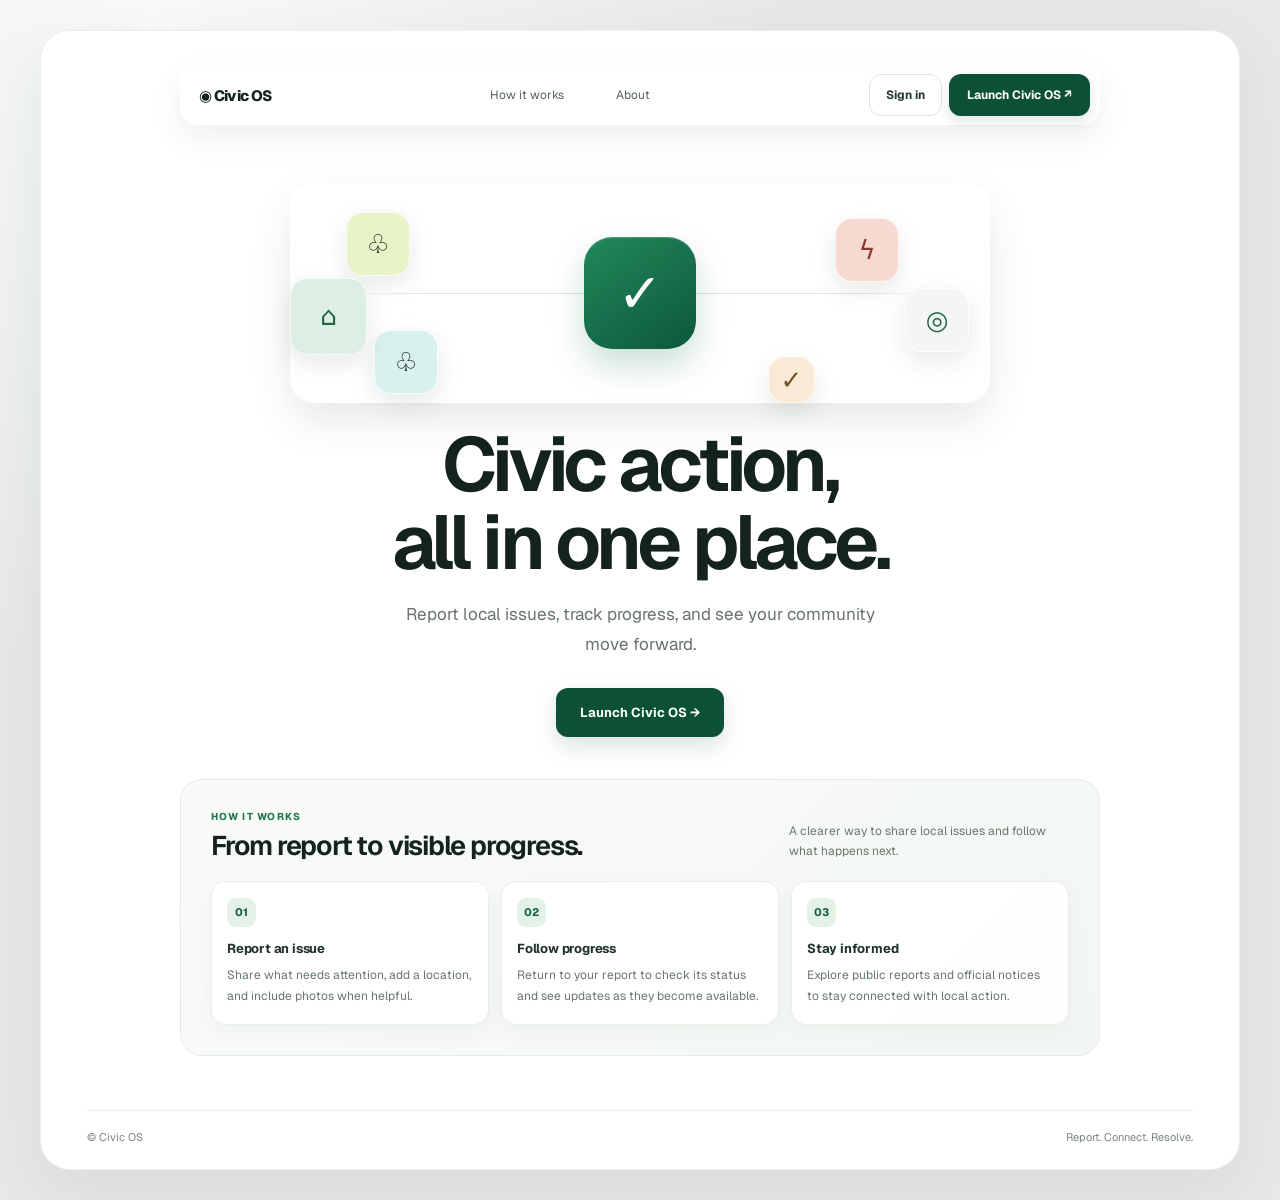
==== index.html @ dab16412 "Add restrained glassmorphism to Civic OS surfaces" ====
<!doctype html>
<html lang="en"><head><meta charset="utf-8"><meta name="viewport" content="width=device-width,initial-scale=1,viewport-fit=cover"><meta name="theme-color" content="#e8e8e6"><title>Civic OS — Report. Connect. Resolve.</title><link href="https://fonts.googleapis.com/css2?family=Geist:wght@400;500;600;700&display=swap" rel="stylesheet"><style>
*{box-sizing:border-box}body{margin:0;min-height:100vh;padding:24px;background:#e7e7e5;color:#111;font-family:Geist,system-ui,sans-serif}a{text-decoration:none;color:inherit}.frame{width:min(1160px,100%);min-height:calc(100vh - 48px);margin:auto;border-radius:27px;background:white;padding:27px 34px 24px;display:flex;flex-direction:column}.nav{width:min(620px,100%);margin:0 auto;display:flex;align-items:center;justify-content:space-between;gap:16px;border:1px solid #e5e5e5;border-radius:16px;padding:8px 10px 8px 17px;box-shadow:0 3px 12px #00000008}.brand{font-size:16px;font-weight:800;white-space:nowrap}.links{display:flex;gap:20px;font-size:11px}.actions{display:flex;gap:7px;align-items:center;white-space:nowrap}.signin{font-size:11px;padding:11px 14px;border:1px solid #e5e5e5;border-radius:10px}.launch{display:inline-flex;gap:10px;align-items:center;background:#111;color:white;border-radius:10px;padding:12px 15px;font-size:11px;font-weight:600}.hero{flex:1;display:flex;flex-direction:column;align-items:center;justify-content:center;text-align:center;padding:40px 0 34px}.graphic{height:205px;width:min(700px,100%);position:relative;display:grid;place-items:center;margin-bottom:12px}.line{position:absolute;left:7%;right:7%;height:1px;background:#ddd}.core{z-index:2;width:112px;height:112px;border-radius:28px;display:grid;place-items:center;background:linear-gradient(145deg,#a17afa,#6638d5);box-shadow:0 14px 26px #7548c733;color:white;font-size:54px}.node{position:absolute;z-index:2;width:64px;height:64px;border-radius:17px;display:grid;place-items:center;font-size:26px;box-shadow:0 9px 17px #00000012}.a{left:8%;top:13%;background:#ffeb70}.b{left:12%;bottom:4%;background:#69d7e8}.c{right:13%;top:16%;background:#ef6b60;color:white}.d{right:3%;bottom:23%;background:#fafafa}.e{left:0;top:43%;width:77px;height:77px;background:#d9ece7}.f{right:25%;bottom:0;width:47px;height:47px;background:#f6e3d8}.hero h1{font-size:clamp(42px,6vw,68px);line-height:1.02;letter-spacing:-3.7px;font-weight:600;margin:8px 0 15px}.hero p{max-width:390px;color:#858585;font-size:13px;line-height:1.7;margin:0 auto 26px}.hero .launch{background:#f06458;padding:14px 24px;font-size:12px;box-shadow:0 8px 18px #ef66552c}.foot{display:flex;justify-content:space-between;padding-top:16px;border-top:1px solid #f0f0f0;color:#a0a0a0;font-size:10px}@media(max-width:680px){body{padding:10px}.frame{min-height:calc(100vh - 20px);padding:15px 16px 20px;border-radius:20px}.nav{padding:9px 10px}.links,.signin{display:none}.hero{padding:35px 0 25px}.graphic{height:170px}.core{width:88px;height:88px;font-size:43px}.node{width:49px;height:49px;font-size:20px}.e{width:57px;height:57px}.f{width:38px;height:38px}.hero h1{font-size:clamp(40px,11vw,58px);letter-spacing:-2.7px}.hero p{font-size:12px}.foot{font-size:9px}}

/* Premium refinement — preserve the existing landing-page structure */
:root {
  color-scheme: light;
  --civic-ink: #14231b;
  --civic-muted: #65736b;
  --civic-green: #147a50;
  --civic-green-dark: #0c5136;
  --civic-line: #e4ebe6;
}
body {
  padding: clamp(12px, 2.6vw, 30px);
  background:
    radial-gradient(ellipse at 50% 0%, rgba(36, 139, 91, .09), transparent 44%),
    #f1f4f1;
  color: var(--civic-ink);
}
.frame {
  width: min(1200px, 100%);
  min-height: calc(100svh - clamp(24px, 5.2vw, 60px));
  border: 1px solid rgba(24, 59, 39, .07);
  border-radius: 30px;
  padding: clamp(18px, 3vw, 34px) clamp(18px, 4vw, 46px) 25px;
  box-shadow: 0 24px 80px rgba(21, 50, 33, .075), 0 2px 8px rgba(21, 50, 33, .025);
}
.nav {
  width: min(100%, 920px);
  min-height: 60px;
  gap: 20px;
  padding: 8px 9px 8px 18px;
  border-color: var(--civic-line);
  border-radius: 17px;
  box-shadow: 0 4px 18px rgba(18, 48, 31, .045);
}
.brand { color: var(--civic-ink); font-size: 15px; letter-spacing: -.35px; }
.links { gap: clamp(14px, 2.3vw, 28px); color: #53645a; font-size: 12px; }
.links a { transition: color .18s ease; }
.links a:hover { color: var(--civic-green); }
.signin, .launch {
  display: inline-flex;
  align-items: center;
  justify-content: center;
  min-height: 42px;
  border-radius: 12px;
  font-size: 12px;
  font-weight: 650;
  transition: transform .18s ease, background .18s ease, box-shadow .18s ease, border-color .18s ease;
}
.signin { border-color: #dce6df; color: #26392e; padding: 0 16px; }
.signin:hover { background: #f5faf6; border-color: #b9d2c2; }
.launch { background: var(--civic-green-dark); color: #fff; padding: 0 18px; box-shadow: 0 5px 14px rgba(12, 81, 54, .14); }
.launch:hover { background: var(--civic-green); transform: translateY(-1px); box-shadow: 0 8px 20px rgba(12, 81, 54, .18); }
a:focus-visible { outline: 3px solid #6dbd91; outline-offset: 4px; }
.hero { padding: clamp(32px, 5vw, 58px) 0 42px; }
.graphic { width: min(700px, 100%); height: clamp(170px, 24vw, 220px); margin-bottom: 18px; }
.line { background: linear-gradient(90deg, transparent, #dce7df 14%, #dce7df 86%, transparent); }
.core {
  background: linear-gradient(145deg, #21885c, #0d583a);
  box-shadow: 0 16px 34px rgba(16, 111, 69, .22), inset 0 1px 0 rgba(255,255,255,.22);
}
.node { border: 1px solid rgba(255,255,255,.75); box-shadow: 0 9px 24px rgba(20, 48, 32, .10); }
.a { background: #e8f3c7; }
.b { background: #d8f0ee; }
.c { background: #f8d9d2; color: #8b382d; }
.d { background: #f4f6f3; color: #286448; }
.e { background: #dcefe2; color: #216342; }
.f { background: #f8ead6; color: #775222; }
.hero h1 {
  max-width: 850px;
  color: #14231b;
  font-size: clamp(44px, 6.4vw, 76px);
  line-height: 1.04;
  letter-spacing: -.065em;
  font-weight: 650;
  margin: 5px 0 19px;
}
.hero p {
  max-width: 470px;
  color: var(--civic-muted);
  font-size: clamp(15px, 1.6vw, 17px);
  line-height: 1.75;
  margin: 0 auto 28px;
}
.hero .launch {
  min-height: 49px;
  padding: 0 24px;
  background: var(--civic-green-dark);
  font-size: 13px;
  box-shadow: 0 9px 22px rgba(12, 81, 54, .16);
}
.foot {
  padding-top: 19px;
  border-color: #e9eee9;
  color: #78867d;
  font-size: 11px;
}
@media (prefers-reduced-motion: reduce) {
  *, *::before, *::after { scroll-behavior: auto !important; transition-duration: .01ms !important; animation-duration: .01ms !important; }
}
@media (max-width: 680px) {
  body { padding: 9px; }
  .frame {
    min-height: calc(100svh - 18px);
    padding: 13px 15px 18px;
    border-radius: 22px;
  }
  .nav { min-height: 54px; padding: 7px 8px 7px 12px; gap: 8px; border-radius: 14px; }
  .brand { font-size: 14px; }
  .actions { gap: 0; }
  .actions > .launch { min-height: 39px; padding: 0 12px; font-size: 11px; }
  .hero { padding: 26px 0 28px; }
  .graphic { height: 158px; margin-bottom: 12px; }
  .hero h1 { font-size: clamp(40px, 10.7vw, 56px); letter-spacing: -.06em; line-height: 1.06; margin-bottom: 15px; }
  .hero p { max-width: 330px; font-size: 15px; line-height: 1.65; margin-bottom: 23px; }
  .hero .launch { min-height: 47px; }
  .foot { gap: 12px; font-size: 10px; }
}
@media (max-width: 360px) {
  .actions > .launch { padding: 0 9px; font-size: 10px; }
  .hero h1 { font-size: 38px; }
  .foot { font-size: 9px; }
}


/* Landing-page clarity pass: make the existing How it works link useful. */
.how {
  width: min(920px, 100%);
  margin: 0 auto clamp(28px, 5vw, 54px);
  padding: clamp(21px, 3.3vw, 30px);
  border: 1px solid #e5ece6;
  border-radius: 22px;
  background: linear-gradient(135deg, #f9fbf9, #f3f7f3);
}
.how-head {
  display: flex;
  align-items: end;
  justify-content: space-between;
  gap: 18px;
  margin-bottom: 19px;
}
.how-kicker {
  display: block;
  margin-bottom: 7px;
  color: #24744e;
  font-size: 10px;
  font-weight: 750;
  letter-spacing: .13em;
  text-transform: uppercase;
}
.how h2 {
  margin: 0;
  color: #14231b;
  font-size: clamp(20px, 2.7vw, 27px);
  font-weight: 650;
  letter-spacing: -.045em;
  line-height: 1.2;
}
.how-intro {
  max-width: 280px;
  margin: 0;
  color: #68776d;
  font-size: 12px;
  line-height: 1.65;
}
.how-grid {
  display: grid;
  grid-template-columns: repeat(3, minmax(0, 1fr));
  gap: 12px;
}
.how-step {
  min-width: 0;
  padding: 16px 15px 17px;
  border: 1px solid #e4ebe5;
  border-radius: 15px;
  background: rgba(255,255,255,.88);
}
.how-number {
  display: inline-grid;
  place-items: center;
  width: 29px;
  height: 29px;
  margin-bottom: 13px;
  border-radius: 9px;
  background: #e3f1e7;
  color: #17633f;
  font-size: 11px;
  font-weight: 750;
}
.how-step h3 {
  margin: 0 0 7px;
  color: #203329;
  font-size: 13px;
  font-weight: 700;
  letter-spacing: -.015em;
}
.how-step p {
  margin: 0;
  color: #68776d;
  font-size: 12px;
  line-height: 1.65;
}
@media (max-width: 680px) {
  .how {
    margin-bottom: 26px;
    padding: 18px 14px 14px;
    border-radius: 18px;
  }
  .how-head {
    display: block;
    margin-bottom: 14px;
  }
  .how-intro {
    margin-top: 8px;
    max-width: 38ch;
    font-size: 12px;
  }
  .how-grid {
    grid-template-columns: 1fr;
    gap: 9px;
  }
  .how-step {
    display: grid;
    grid-template-columns: 30px minmax(0,1fr);
    column-gap: 11px;
    padding: 12px;
    border-radius: 13px;
  }
  .how-number {
    grid-column: 1;
    grid-row: 1 / span 2;
    margin: 1px 0 0;
  }
  .how-step h3 {
    grid-column: 2;
    margin: 0 0 4px;
    font-size: 13px;
  }
  .how-step p {
    grid-column: 2;
    font-size: 12px;
  }
}
@media (prefers-reduced-motion: reduce) {
  .how-step { transition: none !important; }
}


/* Landing page finish — calm contrast, clear calls to action and tactile cards. */
body { background: radial-gradient(ellipse at 12% 0%, #f8fbf8 0, transparent 40%), #e7e9e6; color: #14231b; }
.frame { border: 1px solid rgba(20,65,42,.08); box-shadow: 0 20px 65px rgba(20,48,31,.08); }
.brand { letter-spacing: -.045em; }
.links a,.signin,.launch { min-height: 42px; }
.links a { display: inline-flex; align-items: center; border-radius: 10px; padding: 9px 12px; }
.links a:hover { background: #f0f7f2; }
.launch,.signin { border-radius: 12px; font-weight: 700; transition: transform .18s ease, box-shadow .18s ease, background-color .18s ease; }
.launch:hover,.signin:hover { box-shadow: 0 8px 20px rgba(20,83,52,.12); }
.hero h1 { line-height: 1.02; letter-spacing: -.055em; }
.hero p { line-height: 1.75; }
.graphic { border-radius: 24px; box-shadow: 0 18px 42px rgba(20,48,31,.10); }
.how-step { border: 1px solid rgba(20,65,42,.09); box-shadow: 0 7px 22px rgba(20,48,31,.04); }
.how-step h3 { line-height: 1.4; }
.how-step p { line-height: 1.75; }
a:focus-visible { outline: 3px solid #16865a; outline-offset: 3px; }
@media (max-width: 620px) {
  body { padding: 10px; }
  .frame { min-height: calc(100vh - 20px); padding: 18px 16px 17px; border-radius: 20px; }
  .hero h1 { letter-spacing: -.045em; }
  .graphic { border-radius: 18px; }
  .actions { gap: 9px; }
  .actions > .launch { width: 100%; }
}
@media (prefers-reduced-motion: reduce) {
  .launch,.signin,.how-step { transition: none !important; }
  .launch:hover,.signin:hover { transform: none; }
}


/* Glassmorphism accents for the landing-page navigation and floating feature cards. */
@supports ((backdrop-filter: blur(1px)) or (-webkit-backdrop-filter: blur(1px))) {
  .nav { background: rgba(255,255,255,.76); border-color: rgba(255,255,255,.86); backdrop-filter: blur(18px) saturate(130%); -webkit-backdrop-filter: blur(18px) saturate(130%); box-shadow: 0 12px 32px rgba(25,58,38,.08), inset 0 1px 0 rgba(255,255,255,.9); }
  .float-card { background: rgba(255,255,255,.12); border-color: rgba(255,255,255,.3); backdrop-filter: blur(16px) saturate(135%); -webkit-backdrop-filter: blur(16px) saturate(135%); box-shadow: 0 12px 30px rgba(7,28,20,.28), inset 0 1px 0 rgba(255,255,255,.18); }
}
</style></head><body><main class="frame"><header class="nav"><a class="brand" href="./index.html">◉ Civic OS</a><nav class="links"><a href="#how">How it works</a><a href="#about">About</a></nav><div class="actions"><a class="signin" href="./portals.html">Sign in</a><a class="launch" href="./portals.html">Launch Civic OS ↗</a></div></header><section class="hero" id="about"><div class="graphic" aria-hidden="true"><div class="line"></div><div class="node a">♧</div><div class="node b">♧</div><div class="node c">ϟ</div><div class="node d">◎</div><div class="node e">⌂</div><div class="node f">✓</div><div class="core">✓</div></div><h1>Civic action,<br>all in one place.</h1><p>Report local issues, track progress, and see your community move forward.</p><a class="launch" href="./portals.html">Launch Civic OS →</a></section><!-- Civic OS landing: simple three-step overview -->
<section class="how" id="how" aria-labelledby="how-title">
  <div class="how-head">
    <div>
      <span class="how-kicker">How it works</span>
      <h2 id="how-title">From report to visible progress.</h2>
    </div>
    <p class="how-intro">A clearer way to share local issues and follow what happens next.</p>
  </div>
  <div class="how-grid">
    <article class="how-step">
      <span class="how-number" aria-hidden="true">01</span>
      <h3>Report an issue</h3>
      <p>Share what needs attention, add a location, and include photos when helpful.</p>
    </article>
    <article class="how-step">
      <span class="how-number" aria-hidden="true">02</span>
      <h3>Follow progress</h3>
      <p>Return to your report to check its status and see updates as they become available.</p>
    </article>
    <article class="how-step">
      <span class="how-number" aria-hidden="true">03</span>
      <h3>Stay informed</h3>
      <p>Explore public reports and official notices to stay connected with local action.</p>
    </article>
  </div>
</section>
<footer class="foot"><span>© Civic OS</span><span>Report. Connect. Resolve.</span></footer></main></body></html>
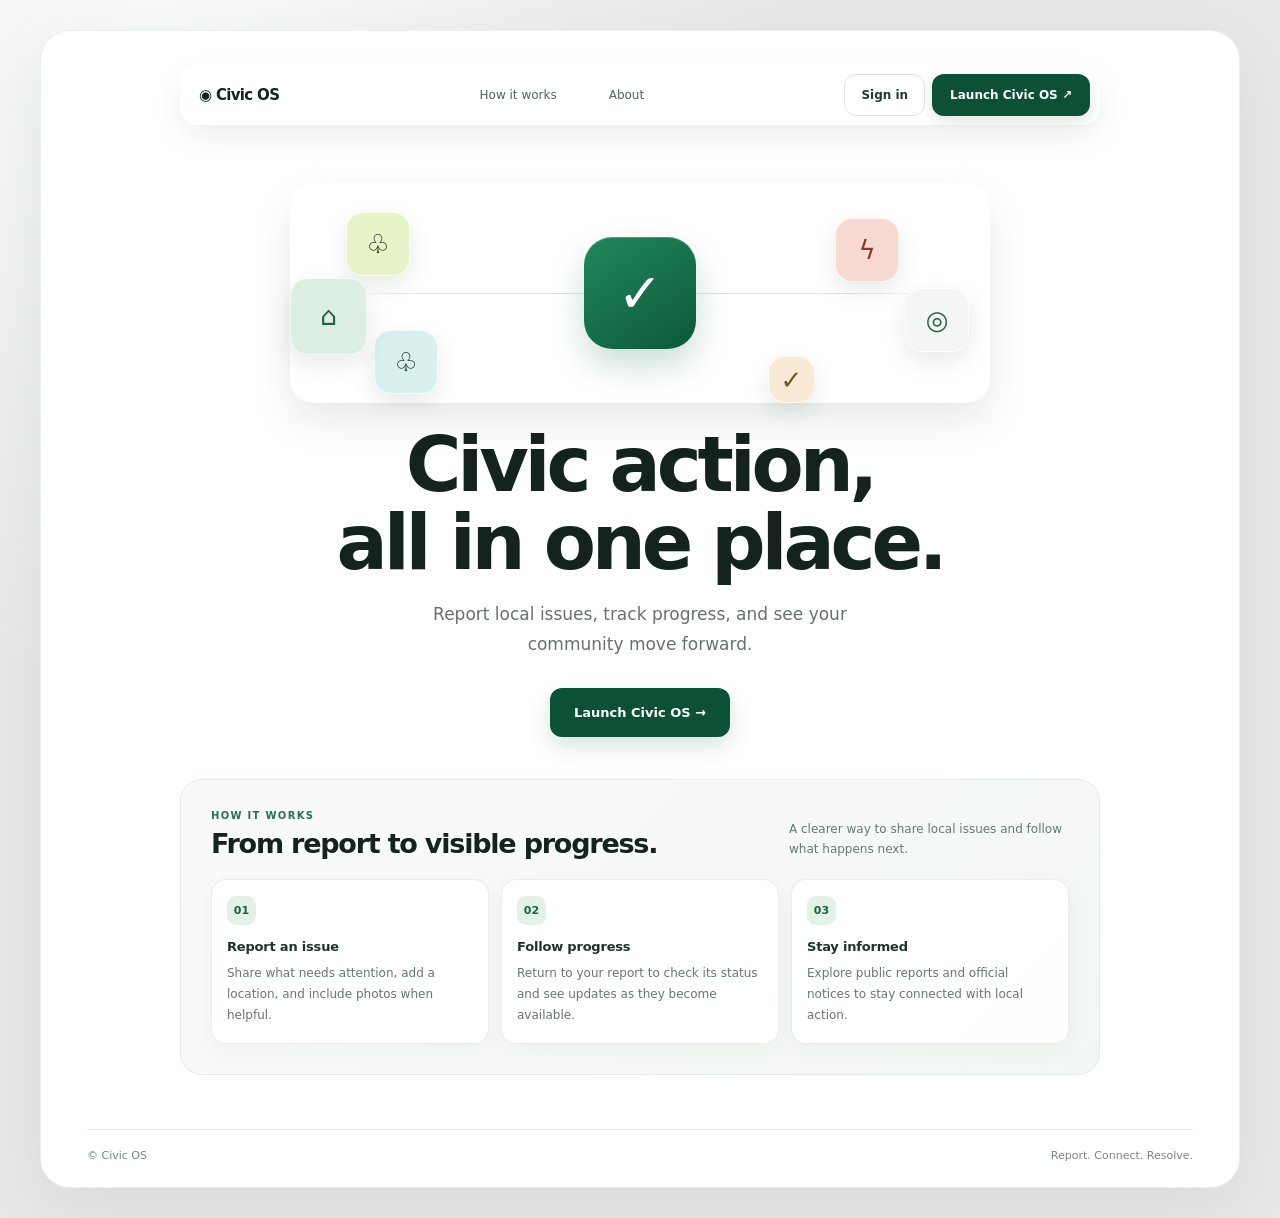
==== commit cb609b97: "Adopt shared Civic OS design tokens" ====
--- a/index.html
+++ b/index.html
@@ -1,5 +1,5 @@
 <!doctype html>
-<html lang="en"><head><meta charset="utf-8"><meta name="viewport" content="width=device-width,initial-scale=1,viewport-fit=cover"><meta name="theme-color" content="#e8e8e6"><title>Civic OS — Report. Connect. Resolve.</title><link href="https://fonts.googleapis.com/css2?family=Geist:wght@400;500;600;700&display=swap" rel="stylesheet"><style>
+<html lang="en"><head><meta charset="utf-8"><meta name="viewport" content="width=device-width,initial-scale=1,viewport-fit=cover"><meta name="theme-color" content="#e8e8e6"><title>Civic OS — Report. Connect. Resolve.</title><link href="https://fonts.googleapis.com/css2?family=Plus+Jakarta+Sans:wght@600;700;800&family=Inter:wght@400;500;600;700&display=swap" rel="stylesheet"><link rel="stylesheet" href="./design-tokens.css?v=20261029-design1"><style>
 *{box-sizing:border-box}body{margin:0;min-height:100vh;padding:24px;background:#e7e7e5;color:#111;font-family:Geist,system-ui,sans-serif}a{text-decoration:none;color:inherit}.frame{width:min(1160px,100%);min-height:calc(100vh - 48px);margin:auto;border-radius:27px;background:white;padding:27px 34px 24px;display:flex;flex-direction:column}.nav{width:min(620px,100%);margin:0 auto;display:flex;align-items:center;justify-content:space-between;gap:16px;border:1px solid #e5e5e5;border-radius:16px;padding:8px 10px 8px 17px;box-shadow:0 3px 12px #00000008}.brand{font-size:16px;font-weight:800;white-space:nowrap}.links{display:flex;gap:20px;font-size:11px}.actions{display:flex;gap:7px;align-items:center;white-space:nowrap}.signin{font-size:11px;padding:11px 14px;border:1px solid #e5e5e5;border-radius:10px}.launch{display:inline-flex;gap:10px;align-items:center;background:#111;color:white;border-radius:10px;padding:12px 15px;font-size:11px;font-weight:600}.hero{flex:1;display:flex;flex-direction:column;align-items:center;justify-content:center;text-align:center;padding:40px 0 34px}.graphic{height:205px;width:min(700px,100%);position:relative;display:grid;place-items:center;margin-bottom:12px}.line{position:absolute;left:7%;right:7%;height:1px;background:#ddd}.core{z-index:2;width:112px;height:112px;border-radius:28px;display:grid;place-items:center;background:linear-gradient(145deg,#a17afa,#6638d5);box-shadow:0 14px 26px #7548c733;color:white;font-size:54px}.node{position:absolute;z-index:2;width:64px;height:64px;border-radius:17px;display:grid;place-items:center;font-size:26px;box-shadow:0 9px 17px #00000012}.a{left:8%;top:13%;background:#ffeb70}.b{left:12%;bottom:4%;background:#69d7e8}.c{right:13%;top:16%;background:#ef6b60;color:white}.d{right:3%;bottom:23%;background:#fafafa}.e{left:0;top:43%;width:77px;height:77px;background:#d9ece7}.f{right:25%;bottom:0;width:47px;height:47px;background:#f6e3d8}.hero h1{font-size:clamp(42px,6vw,68px);line-height:1.02;letter-spacing:-3.7px;font-weight:600;margin:8px 0 15px}.hero p{max-width:390px;color:#858585;font-size:13px;line-height:1.7;margin:0 auto 26px}.hero .launch{background:#f06458;padding:14px 24px;font-size:12px;box-shadow:0 8px 18px #ef66552c}.foot{display:flex;justify-content:space-between;padding-top:16px;border-top:1px solid #f0f0f0;color:#a0a0a0;font-size:10px}@media(max-width:680px){body{padding:10px}.frame{min-height:calc(100vh - 20px);padding:15px 16px 20px;border-radius:20px}.nav{padding:9px 10px}.links,.signin{display:none}.hero{padding:35px 0 25px}.graphic{height:170px}.core{width:88px;height:88px;font-size:43px}.node{width:49px;height:49px;font-size:20px}.e{width:57px;height:57px}.f{width:38px;height:38px}.hero h1{font-size:clamp(40px,11vw,58px);letter-spacing:-2.7px}.hero p{font-size:12px}.foot{font-size:9px}}
 
 /* Premium refinement — preserve the existing landing-page structure */
--- a/design-tokens.css
+++ b/design-tokens.css
@@ -0,0 +1,178 @@
+/* Civic OS shared design tokens and reusable primitives.
+   Single source of truth for colour, type, spacing, status, motion and core controls. */
+:root {
+  color-scheme: light;
+  --civic-bg: #F6FAF8;
+  --civic-bg-elevated: #EEF5F1;
+  --civic-surface: #FFFFFF;
+  --civic-surface-2: #F8FBF9;
+  --civic-ink: #0B1F1A;
+  --civic-ink-2: #3F544D;
+  --civic-muted: #5B6F68;
+  --civic-line: #E3ECE8;
+  --civic-line-strong: #C8D9D1;
+  --civic-brand: #077A5C;
+  --civic-brand-2: #12B5A6;
+  --civic-sky: #38BDF8;
+  --civic-gradient: linear-gradient(135deg, #077A5C, #12B5A6 60%, #38BDF8);
+  --civic-reported: #B45309;
+  --civic-reported-tint: #FEF3C7;
+  --civic-verified: #1D4ED8;
+  --civic-verified-tint: #DBEAFE;
+  --civic-progress: #6D28D9;
+  --civic-progress-tint: #EDE9FE;
+  --civic-resolved: #047857;
+  --civic-resolved-tint: #D1FAE5;
+  --civic-danger: #B42318;
+  --civic-danger-tint: #FEE4E2;
+  --civic-success: #047857;
+  --civic-success-tint: #D1FAE5;
+  --civic-font-heading: "Plus Jakarta Sans", Inter, system-ui, -apple-system, "Segoe UI", sans-serif;
+  --civic-font-body: Inter, system-ui, -apple-system, "Segoe UI", sans-serif;
+  --civic-text-12: 12px;
+  --civic-text-14: 14px;
+  --civic-text-16: 16px;
+  --civic-text-18: 18px;
+  --civic-text-24: 24px;
+  --civic-text-32: 32px;
+  --civic-text-44: 44px;
+  --civic-text-64: 64px;
+  --civic-space-1: 4px;
+  --civic-space-2: 8px;
+  --civic-space-3: 12px;
+  --civic-space-4: 16px;
+  --civic-space-5: 24px;
+  --civic-space-6: 32px;
+  --civic-space-7: 48px;
+  --civic-space-8: 64px;
+  --civic-space-9: 96px;
+  --civic-radius-input: 12px;
+  --civic-radius-card: 20px;
+  --civic-radius-pill: 999px;
+  --civic-shadow-soft: 0 1px 2px rgba(11,31,26,.06), 0 8px 24px rgba(11,31,26,.08);
+  --civic-shadow-raised: 0 12px 32px rgba(11,31,26,.12);
+  --civic-motion-fast: 150ms ease-out;
+  --civic-motion: 200ms ease-out;
+  --civic-motion-slow: 250ms ease-out;
+  --civic-focus: 0 0 0 3px rgba(18,181,166,.28);
+}
+@media (prefers-color-scheme: dark) {
+  :root:not([data-civic-theme]) {
+    color-scheme: dark;
+    --civic-bg: #0B1512;
+    --civic-bg-elevated: #101C17;
+    --civic-surface: #121F1A;
+    --civic-surface-2: #172720;
+    --civic-ink: #F0F7F3;
+    --civic-ink-2: #D0DED6;
+    --civic-muted: #A8BBB1;
+    --civic-line: #2B4036;
+    --civic-line-strong: #405A4D;
+    --civic-brand: #42CDA4;
+    --civic-brand-2: #39D4C4;
+    --civic-reported: #FCD34D;
+    --civic-reported-tint: #422D0A;
+    --civic-verified: #93C5FD;
+    --civic-verified-tint: #172F52;
+    --civic-progress: #C4B5FD;
+    --civic-progress-tint: #33234F;
+    --civic-resolved: #6EE7B7;
+    --civic-resolved-tint: #123D30;
+    --civic-danger: #FDA29B;
+    --civic-danger-tint: #4A1F1C;
+    --civic-success: #6EE7B7;
+    --civic-success-tint: #123D30;
+    --civic-shadow-soft: 0 1px 2px rgba(0,0,0,.16), 0 8px 24px rgba(0,0,0,.18);
+    --civic-shadow-raised: 0 12px 32px rgba(0,0,0,.26);
+  }
+}
+body[data-civic-theme="light"] {
+  color-scheme: light;
+  --civic-bg: #F6FAF8;
+  --civic-bg-elevated: #EEF5F1;
+  --civic-surface: #FFFFFF;
+  --civic-surface-2: #F8FBF9;
+  --civic-ink: #0B1F1A;
+  --civic-ink-2: #3F544D;
+  --civic-muted: #5B6F68;
+  --civic-line: #E3ECE8;
+  --civic-line-strong: #C8D9D1;
+  --civic-brand: #077A5C;
+  --civic-brand-2: #12B5A6;
+  --civic-reported: #B45309;
+  --civic-reported-tint: #FEF3C7;
+  --civic-verified: #1D4ED8;
+  --civic-verified-tint: #DBEAFE;
+  --civic-progress: #6D28D9;
+  --civic-progress-tint: #EDE9FE;
+  --civic-resolved: #047857;
+  --civic-resolved-tint: #D1FAE5;
+}
+body[data-civic-theme="dark"] {
+  color-scheme: dark;
+  --civic-bg: #0B1512;
+  --civic-bg-elevated: #101C17;
+  --civic-surface: #121F1A;
+  --civic-surface-2: #172720;
+  --civic-ink: #F0F7F3;
+  --civic-ink-2: #D0DED6;
+  --civic-muted: #A8BBB1;
+  --civic-line: #2B4036;
+  --civic-line-strong: #405A4D;
+  --civic-brand: #42CDA4;
+  --civic-brand-2: #39D4C4;
+  --civic-reported: #FCD34D;
+  --civic-reported-tint: #422D0A;
+  --civic-verified: #93C5FD;
+  --civic-verified-tint: #172F52;
+  --civic-progress: #C4B5FD;
+  --civic-progress-tint: #33234F;
+  --civic-resolved: #6EE7B7;
+  --civic-resolved-tint: #123D30;
+}
+/* Shared component primitives. Existing app-specific selectors remain in place until each page is upgraded. */
+.civic-button {
+  display: inline-flex;
+  min-height: 52px;
+  align-items: center;
+  justify-content: center;
+  gap: var(--civic-space-2);
+  padding: var(--civic-space-3) var(--civic-space-5);
+  border: 1px solid transparent;
+  border-radius: var(--civic-radius-pill);
+  font: 600 var(--civic-text-16)/1.2 var(--civic-font-body);
+  text-align: center;
+  text-decoration: none;
+  cursor: pointer;
+  touch-action: manipulation;
+  transition: transform var(--civic-motion-fast), box-shadow var(--civic-motion), background-color var(--civic-motion), border-color var(--civic-motion), color var(--civic-motion);
+}
+.civic-button--primary { color: #fff; background: var(--civic-gradient); box-shadow: var(--civic-shadow-soft); }
+.civic-button--secondary { color: var(--civic-ink); background: var(--civic-surface); border-color: var(--civic-line-strong); }
+.civic-button--ghost { color: var(--civic-ink-2); background: transparent; border-color: transparent; }
+.civic-button--danger { color: #fff; background: var(--civic-danger); }
+.civic-button:hover:not(:disabled) { transform: translateY(-2px); box-shadow: var(--civic-shadow-raised); }
+.civic-button:active:not(:disabled) { transform: scale(.98); }
+.civic-button:focus-visible { outline: 3px solid var(--civic-brand-2); outline-offset: 3px; }
+.civic-button:disabled,.civic-button[aria-disabled="true"] { opacity: .55; cursor: not-allowed; transform: none; box-shadow: none; }
+.civic-button[aria-busy="true"] { color: transparent; position: relative; pointer-events: none; }
+.civic-button[aria-busy="true"]::after { content: ""; position: absolute; width: 18px; height: 18px; border: 2px solid currentColor; border-right-color: transparent; border-radius: 50%; animation: civic-spin .7s linear infinite; }
+.civic-card { min-width: 0; border: 1px solid var(--civic-line); border-radius: var(--civic-radius-card); background: var(--civic-surface); box-shadow: var(--civic-shadow-soft); }
+.civic-field { display: grid; gap: var(--civic-space-2); color: var(--civic-ink-2); font: 500 var(--civic-text-14)/1.5 var(--civic-font-body); }
+.civic-field input,.civic-field select,.civic-field textarea { width: 100%; min-height: 48px; border: 1px solid var(--civic-line-strong); border-radius: var(--civic-radius-input); padding: var(--civic-space-3) var(--civic-space-4); color: var(--civic-ink); background: var(--civic-surface); font: 400 var(--civic-text-16)/1.5 var(--civic-font-body); }
+.civic-field :is(input,select,textarea):focus-visible { outline: 3px solid var(--civic-brand-2); outline-offset: 2px; }
+.civic-status-pill { display: inline-flex; align-items: center; gap: var(--civic-space-1); padding: var(--civic-space-1) var(--civic-space-3); border-radius: var(--civic-radius-pill); font: 650 var(--civic-text-14)/1.35 var(--civic-font-body); }
+.civic-status-pill--reported { color: var(--civic-reported); background: var(--civic-reported-tint); }
+.civic-status-pill--verified { color: var(--civic-verified); background: var(--civic-verified-tint); }
+.civic-status-pill--progress { color: var(--civic-progress); background: var(--civic-progress-tint); }
+.civic-status-pill--resolved { color: var(--civic-resolved); background: var(--civic-resolved-tint); }
+.civic-empty-state { display: grid; justify-items: center; gap: var(--civic-space-3); padding: var(--civic-space-7) var(--civic-space-5); text-align: center; color: var(--civic-muted); }
+.civic-empty-state h2,.civic-empty-state h3 { margin: 0; color: var(--civic-ink); font-family: var(--civic-font-heading); line-height: 1.2; }
+.civic-skeleton { position: relative; overflow: hidden; min-height: 12px; border-radius: var(--civic-radius-input); background: var(--civic-line); }
+.civic-skeleton::after { content: ""; position: absolute; inset: 0; transform: translateX(-100%); background: linear-gradient(90deg,transparent,rgba(255,255,255,.55),transparent); animation: civic-shimmer 1.4s ease-in-out infinite; }
+@keyframes civic-spin { to { transform: rotate(360deg); } }
+@keyframes civic-shimmer { to { transform: translateX(100%); } }
+:where(a,button,input,select,textarea,[tabindex]):focus-visible { outline-color: var(--civic-brand-2); outline-offset: 3px; }
+@media (prefers-reduced-motion: reduce) {
+  *,*::before,*::after { scroll-behavior: auto !important; animation-duration: .01ms !important; animation-iteration-count: 1 !important; transition-duration: .01ms !important; }
+}
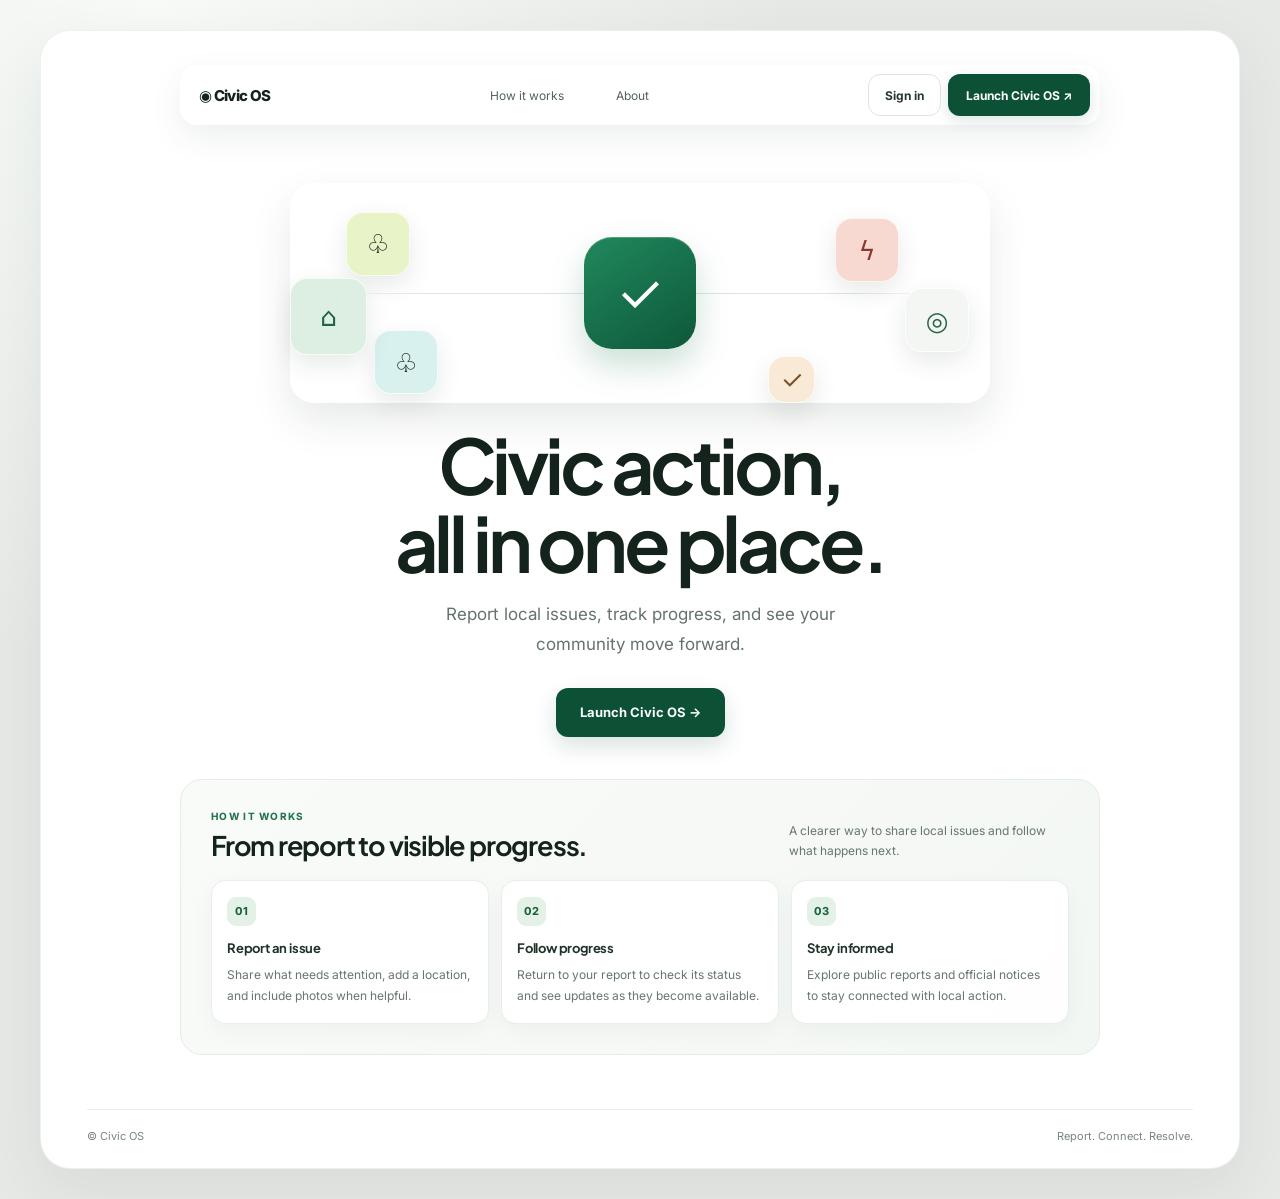
==== commit fec7bbdd: "Apply shared typography and civic status tokens" ====
--- a/index.html
+++ b/index.html
@@ -283,6 +283,10 @@
   .nav { background: rgba(255,255,255,.76); border-color: rgba(255,255,255,.86); backdrop-filter: blur(18px) saturate(130%); -webkit-backdrop-filter: blur(18px) saturate(130%); box-shadow: 0 12px 32px rgba(25,58,38,.08), inset 0 1px 0 rgba(255,255,255,.9); }
   .float-card { background: rgba(255,255,255,.12); border-color: rgba(255,255,255,.3); backdrop-filter: blur(16px) saturate(135%); -webkit-backdrop-filter: blur(16px) saturate(135%); box-shadow: 0 12px 30px rgba(7,28,20,.28), inset 0 1px 0 rgba(255,255,255,.18); }
 }
+
+/* Shared design-system type scale. */
+body { font-family: var(--civic-font-body); color: var(--civic-ink); }
+:where(h1,h2,h3,h4,h5,h6) { font-family: var(--civic-font-heading); }
 </style></head><body><main class="frame"><header class="nav"><a class="brand" href="./index.html">◉ Civic OS</a><nav class="links"><a href="#how">How it works</a><a href="#about">About</a></nav><div class="actions"><a class="signin" href="./portals.html">Sign in</a><a class="launch" href="./portals.html">Launch Civic OS ↗</a></div></header><section class="hero" id="about"><div class="graphic" aria-hidden="true"><div class="line"></div><div class="node a">♧</div><div class="node b">♧</div><div class="node c">ϟ</div><div class="node d">◎</div><div class="node e">⌂</div><div class="node f">✓</div><div class="core">✓</div></div><h1>Civic action,<br>all in one place.</h1><p>Report local issues, track progress, and see your community move forward.</p><a class="launch" href="./portals.html">Launch Civic OS →</a></section><!-- Civic OS landing: simple three-step overview -->
 <section class="how" id="how" aria-labelledby="how-title">
   <div class="how-head">
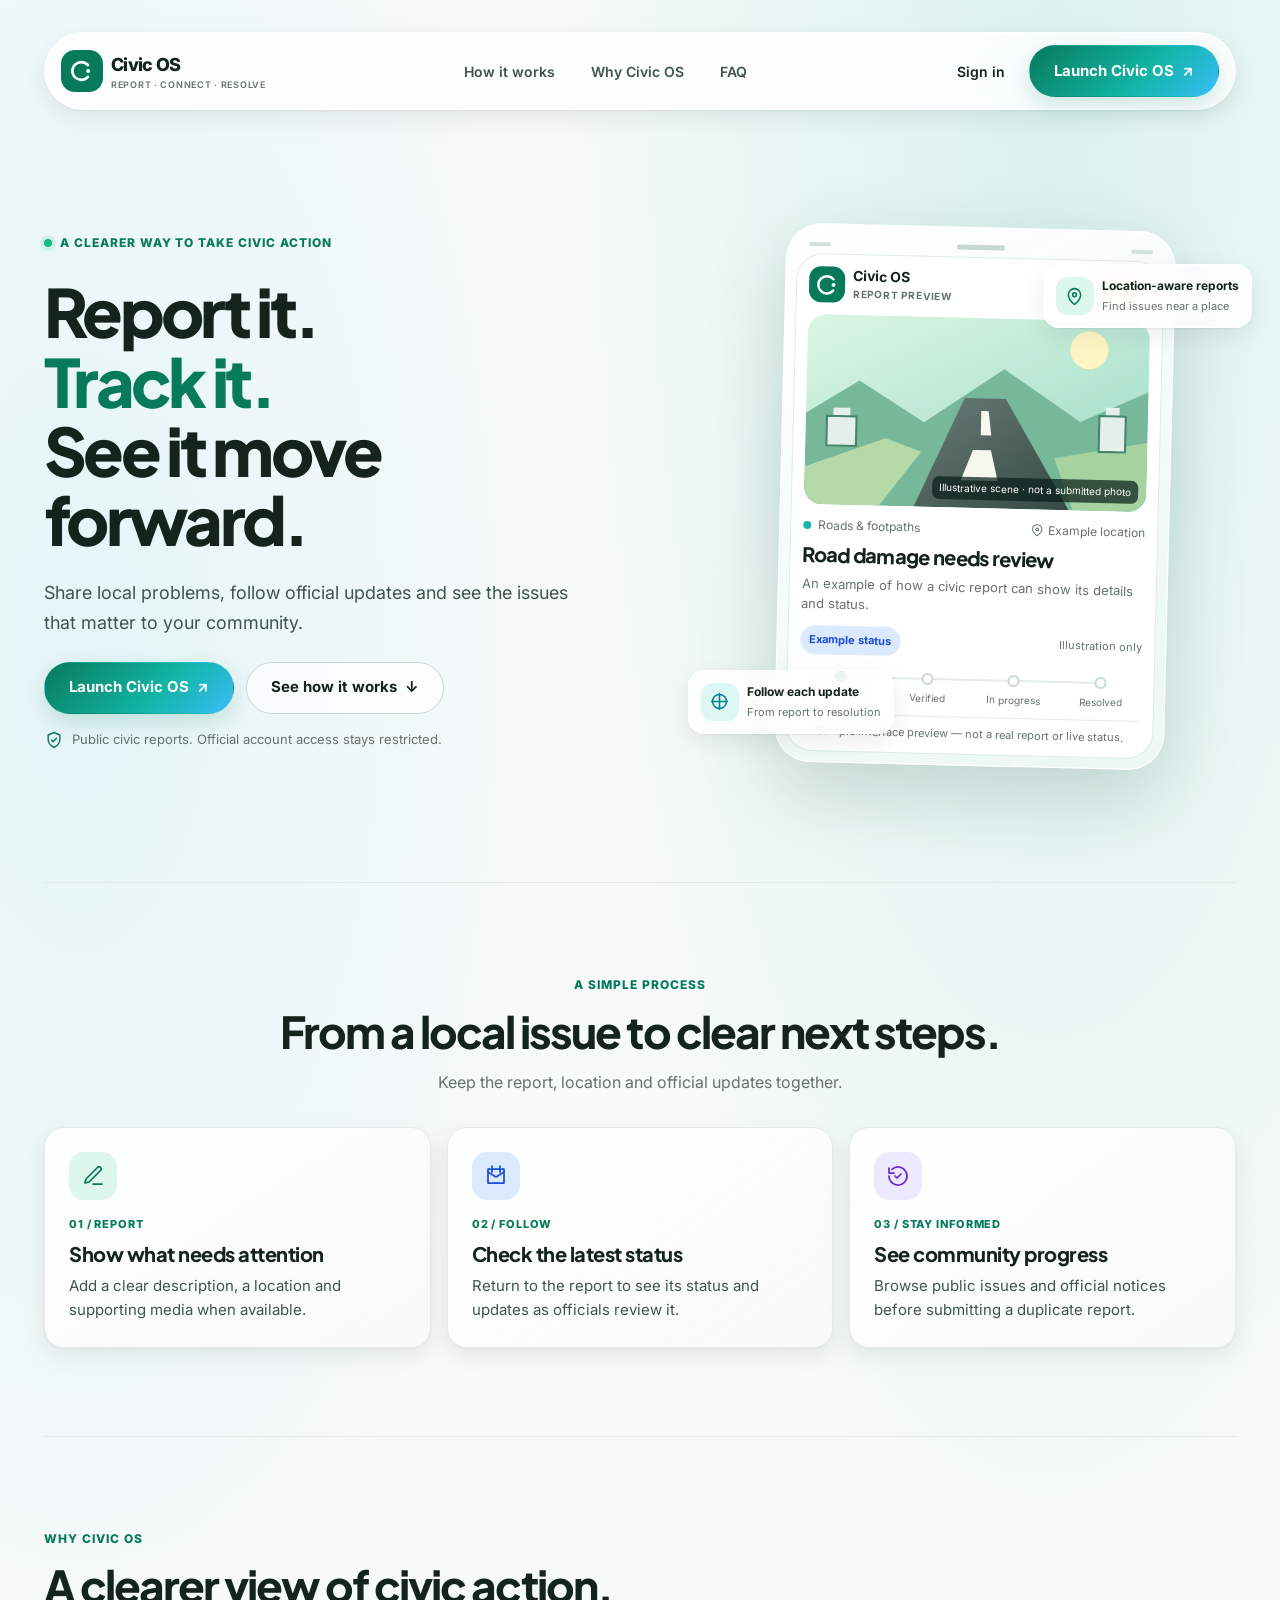
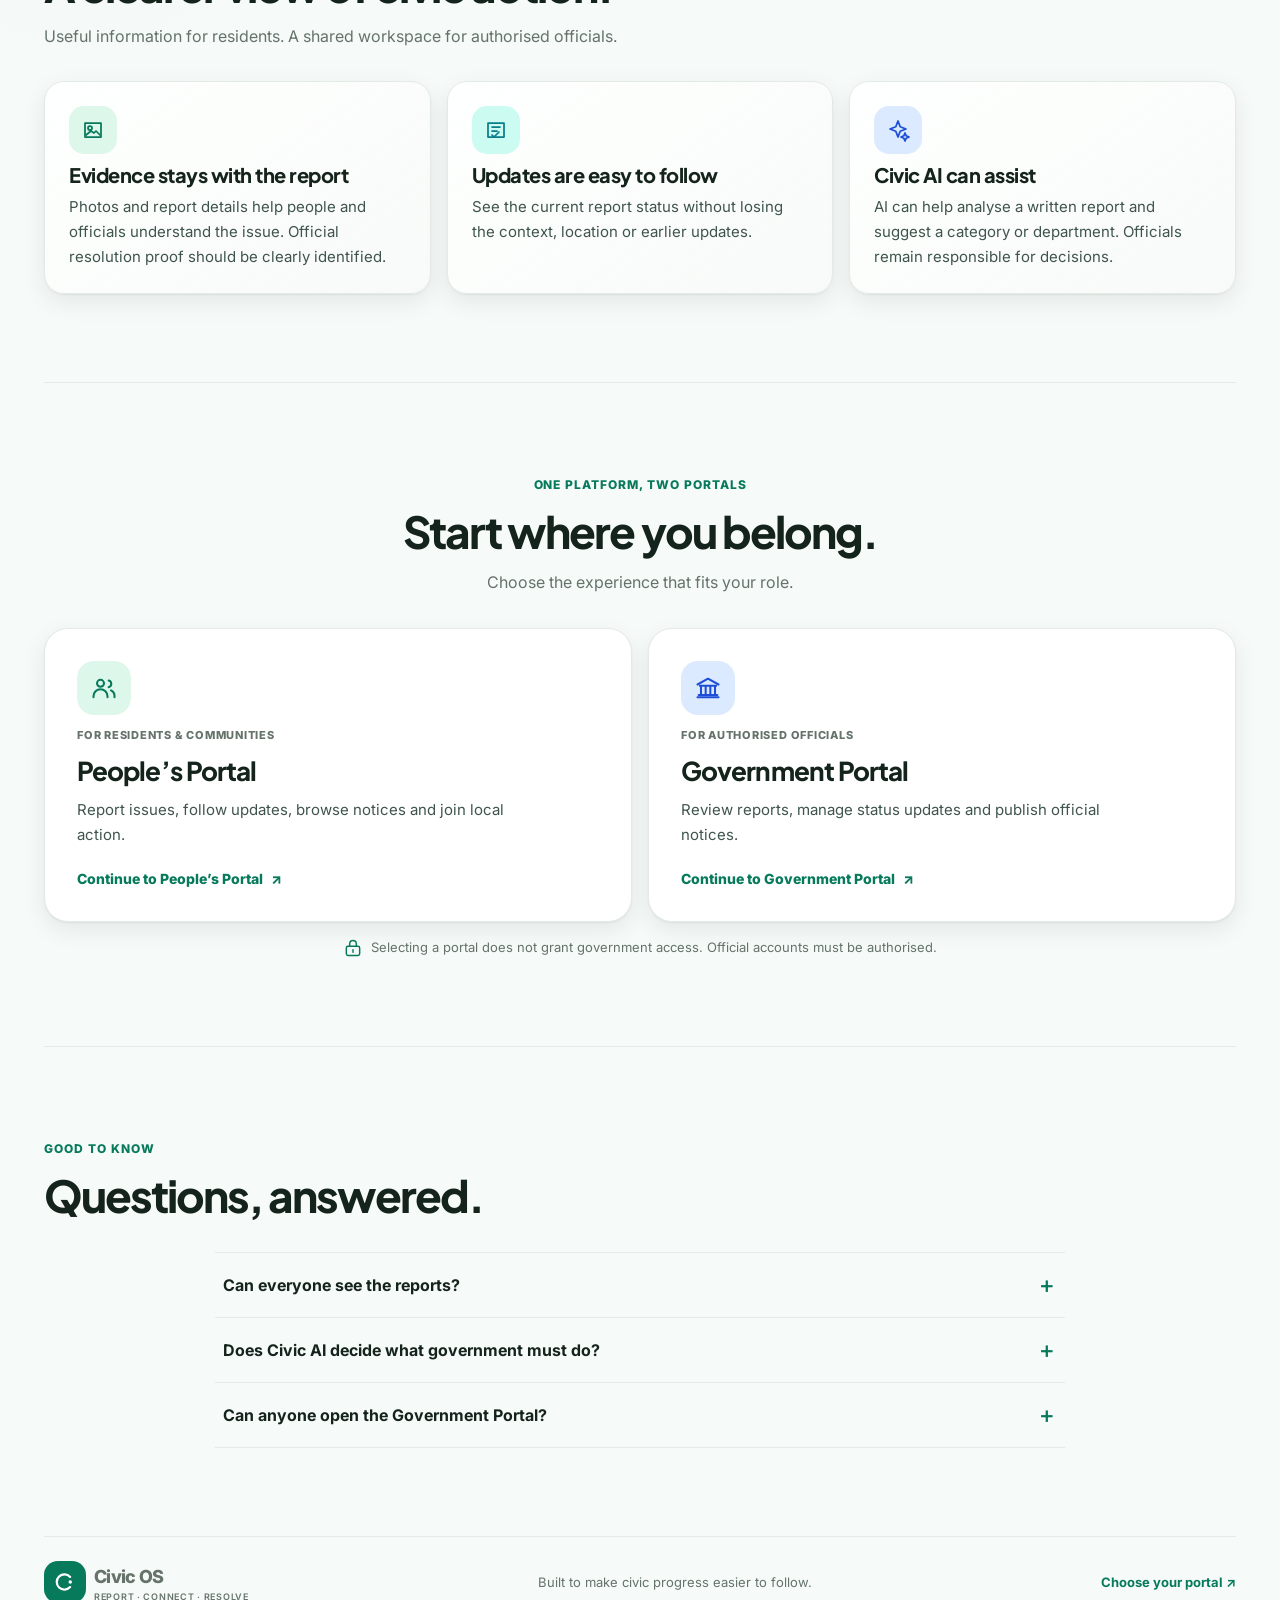
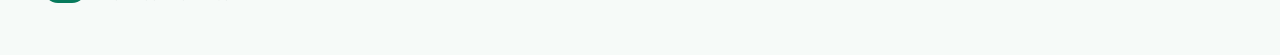
==== commit 9a7bec14: "Redesign Civic OS landing page with clear civic journey" ====
--- a/index.html
+++ b/index.html
@@ -1,5 +1,5 @@
 <!doctype html>
-<html lang="en"><head><meta charset="utf-8"><meta name="viewport" content="width=device-width,initial-scale=1,viewport-fit=cover"><meta name="theme-color" content="#e8e8e6"><title>Civic OS — Report. Connect. Resolve.</title><link href="https://fonts.googleapis.com/css2?family=Plus+Jakarta+Sans:wght@600;700;800&family=Inter:wght@400;500;600;700&display=swap" rel="stylesheet"><link rel="stylesheet" href="./design-tokens.css?v=20261029-design1"><style>
+<html lang="en"><head><meta charset="utf-8"><meta name="description" content="Report local issues, follow official updates and explore civic action with Civic OS."><meta name="viewport" content="width=device-width,initial-scale=1,viewport-fit=cover"><meta name="theme-color" content="#F6FAF8"><title>Civic OS — Report it. Track it. See it move forward.</title><link href="https://fonts.googleapis.com/css2?family=Plus+Jakarta+Sans:wght@600;700;800&family=Inter:wght@400;500;600;700&display=swap" rel="stylesheet"><link rel="stylesheet" href="./design-tokens.css?v=20261029-design1"><style>
 *{box-sizing:border-box}body{margin:0;min-height:100vh;padding:24px;background:#e7e7e5;color:#111;font-family:Geist,system-ui,sans-serif}a{text-decoration:none;color:inherit}.frame{width:min(1160px,100%);min-height:calc(100vh - 48px);margin:auto;border-radius:27px;background:white;padding:27px 34px 24px;display:flex;flex-direction:column}.nav{width:min(620px,100%);margin:0 auto;display:flex;align-items:center;justify-content:space-between;gap:16px;border:1px solid #e5e5e5;border-radius:16px;padding:8px 10px 8px 17px;box-shadow:0 3px 12px #00000008}.brand{font-size:16px;font-weight:800;white-space:nowrap}.links{display:flex;gap:20px;font-size:11px}.actions{display:flex;gap:7px;align-items:center;white-space:nowrap}.signin{font-size:11px;padding:11px 14px;border:1px solid #e5e5e5;border-radius:10px}.launch{display:inline-flex;gap:10px;align-items:center;background:#111;color:white;border-radius:10px;padding:12px 15px;font-size:11px;font-weight:600}.hero{flex:1;display:flex;flex-direction:column;align-items:center;justify-content:center;text-align:center;padding:40px 0 34px}.graphic{height:205px;width:min(700px,100%);position:relative;display:grid;place-items:center;margin-bottom:12px}.line{position:absolute;left:7%;right:7%;height:1px;background:#ddd}.core{z-index:2;width:112px;height:112px;border-radius:28px;display:grid;place-items:center;background:linear-gradient(145deg,#a17afa,#6638d5);box-shadow:0 14px 26px #7548c733;color:white;font-size:54px}.node{position:absolute;z-index:2;width:64px;height:64px;border-radius:17px;display:grid;place-items:center;font-size:26px;box-shadow:0 9px 17px #00000012}.a{left:8%;top:13%;background:#ffeb70}.b{left:12%;bottom:4%;background:#69d7e8}.c{right:13%;top:16%;background:#ef6b60;color:white}.d{right:3%;bottom:23%;background:#fafafa}.e{left:0;top:43%;width:77px;height:77px;background:#d9ece7}.f{right:25%;bottom:0;width:47px;height:47px;background:#f6e3d8}.hero h1{font-size:clamp(42px,6vw,68px);line-height:1.02;letter-spacing:-3.7px;font-weight:600;margin:8px 0 15px}.hero p{max-width:390px;color:#858585;font-size:13px;line-height:1.7;margin:0 auto 26px}.hero .launch{background:#f06458;padding:14px 24px;font-size:12px;box-shadow:0 8px 18px #ef66552c}.foot{display:flex;justify-content:space-between;padding-top:16px;border-top:1px solid #f0f0f0;color:#a0a0a0;font-size:10px}@media(max-width:680px){body{padding:10px}.frame{min-height:calc(100vh - 20px);padding:15px 16px 20px;border-radius:20px}.nav{padding:9px 10px}.links,.signin{display:none}.hero{padding:35px 0 25px}.graphic{height:170px}.core{width:88px;height:88px;font-size:43px}.node{width:49px;height:49px;font-size:20px}.e{width:57px;height:57px}.f{width:38px;height:38px}.hero h1{font-size:clamp(40px,11vw,58px);letter-spacing:-2.7px}.hero p{font-size:12px}.foot{font-size:9px}}
 
 /* Premium refinement — preserve the existing landing-page structure */
@@ -287,31 +287,282 @@
 /* Shared design-system type scale. */
 body { font-family: var(--civic-font-body); color: var(--civic-ink); }
 :where(h1,h2,h3,h4,h5,h6) { font-family: var(--civic-font-heading); }
-</style></head><body><main class="frame"><header class="nav"><a class="brand" href="./index.html">◉ Civic OS</a><nav class="links"><a href="#how">How it works</a><a href="#about">About</a></nav><div class="actions"><a class="signin" href="./portals.html">Sign in</a><a class="launch" href="./portals.html">Launch Civic OS ↗</a></div></header><section class="hero" id="about"><div class="graphic" aria-hidden="true"><div class="line"></div><div class="node a">♧</div><div class="node b">♧</div><div class="node c">ϟ</div><div class="node d">◎</div><div class="node e">⌂</div><div class="node f">✓</div><div class="core">✓</div></div><h1>Civic action,<br>all in one place.</h1><p>Report local issues, track progress, and see your community move forward.</p><a class="launch" href="./portals.html">Launch Civic OS →</a></section><!-- Civic OS landing: simple three-step overview -->
-<section class="how" id="how" aria-labelledby="how-title">
-  <div class="how-head">
-    <div>
-      <span class="how-kicker">How it works</span>
-      <h2 id="how-title">From report to visible progress.</h2>
-    </div>
-    <p class="how-intro">A clearer way to share local issues and follow what happens next.</p>
-  </div>
-  <div class="how-grid">
-    <article class="how-step">
-      <span class="how-number" aria-hidden="true">01</span>
-      <h3>Report an issue</h3>
-      <p>Share what needs attention, add a location, and include photos when helpful.</p>
-    </article>
-    <article class="how-step">
-      <span class="how-number" aria-hidden="true">02</span>
-      <h3>Follow progress</h3>
-      <p>Return to your report to check its status and see updates as they become available.</p>
-    </article>
-    <article class="how-step">
-      <span class="how-number" aria-hidden="true">03</span>
-      <h3>Stay informed</h3>
-      <p>Explore public reports and official notices to stay connected with local action.</p>
-    </article>
-  </div>
-</section>
-<footer class="foot"><span>© Civic OS</span><span>Report. Connect. Resolve.</span></footer></main></body></html>+ 
+/* Landing page refresh — clear hierarchy, mobile-first cards and a labelled illustrative report. */
+body.landing-page { margin:0; padding:var(--civic-space-4); min-height:100vh; color:var(--civic-ink); background:radial-gradient(ellipse at 82% 4%,rgba(18,181,166,.12),transparent 33%),radial-gradient(ellipse at 6% 20%,rgba(56,189,248,.09),transparent 28%),var(--civic-bg); font:400 16px/1.5 var(--civic-font-body); }
+.landing-page * { box-sizing:border-box; }
+.landing-page a { color:inherit; text-decoration:none; }
+.landing-frame { width:min(1240px,100%); margin:0 auto; padding:var(--civic-space-4) clamp(0px,2vw,24px) var(--civic-space-5); }
+.landing-nav { position:sticky; top:var(--civic-space-3); z-index:20; display:flex; align-items:center; justify-content:space-between; gap:var(--civic-space-4); padding:var(--civic-space-3) var(--civic-space-4); border:1px solid rgba(255,255,255,.86); border-radius:var(--civic-radius-pill); background:rgba(255,255,255,.82); box-shadow:var(--civic-shadow-soft); -webkit-backdrop-filter:blur(18px) saturate(135%); backdrop-filter:blur(18px) saturate(135%); }
+.landing-brand { display:inline-flex; align-items:center; gap:var(--civic-space-2); min-width:max-content; font-size:18px; font-weight:800; letter-spacing:-.04em; }
+.landing-brand-mark { display:grid; place-items:center; width:42px; height:42px; border-radius:14px; background:var(--civic-brand); color:#fff; }
+.landing-brand small { display:block; margin-top:2px; color:var(--civic-muted); font:600 9px/1.2 var(--civic-font-body); letter-spacing:.08em; }
+.landing-links,.landing-actions { display:flex; align-items:center; gap:var(--civic-space-3); }
+.landing-links a,.landing-signin { display:inline-flex; align-items:center; min-height:44px; padding:0 var(--civic-space-3); border-radius:var(--civic-radius-pill); color:var(--civic-ink-2); font-size:14px; font-weight:600; transition:background var(--civic-motion),color var(--civic-motion); }
+.landing-links a:hover,.landing-signin:hover { background:var(--civic-bg-elevated); color:var(--civic-ink); }
+.landing-button { display:inline-flex; align-items:center; justify-content:center; gap:var(--civic-space-2); min-height:52px; padding:0 var(--civic-space-5); border:1px solid transparent; border-radius:var(--civic-radius-pill); font-size:15px; font-weight:700; transition:transform var(--civic-motion-fast),box-shadow var(--civic-motion),background var(--civic-motion); }
+.landing-button:hover { transform:translateY(-2px); box-shadow:var(--civic-shadow-raised); }
+.landing-button:active { transform:scale(.98); }
+.landing-button:focus-visible,.landing-page a:focus-visible,.landing-page summary:focus-visible { outline:3px solid var(--civic-brand-2); outline-offset:3px; }
+.landing-button-primary { color:#fff!important; background:var(--civic-gradient); box-shadow:0 8px 22px rgba(7,122,92,.18); }
+.landing-button-secondary { color:var(--civic-ink); border-color:var(--civic-line-strong); background:rgba(255,255,255,.7); }
+.landing-hero { display:grid; grid-template-columns:minmax(0,1fr) minmax(340px,.88fr); align-items:center; gap:clamp(32px,6vw,84px); padding:clamp(56px,8vw,96px) 0 clamp(64px,8vw,96px); }
+.landing-hero-copy { max-width:650px; }
+.landing-eyebrow { display:inline-flex; align-items:center; gap:var(--civic-space-2); color:var(--civic-brand); font-size:12px; font-weight:800; letter-spacing:.08em; text-transform:uppercase; }
+.landing-live-dot { width:8px; height:8px; border-radius:50%; background:#12B981; box-shadow:0 0 0 4px rgba(18,185,129,.13); }
+.landing-hero h1 { margin:var(--civic-space-5) 0; color:var(--civic-ink); font:800 clamp(44px,5.2vw,68px)/1.04 var(--civic-font-heading); letter-spacing:-.055em; }
+.landing-hero h1 span { color:var(--civic-brand); }
+.landing-hero-description { max-width:540px; margin:0; color:var(--civic-ink-2); font-size:18px; line-height:1.65; }
+.landing-hero-actions { display:flex; flex-wrap:wrap; gap:var(--civic-space-3); margin-top:var(--civic-space-5); }
+.landing-trust-note,.landing-security-note { display:flex; align-items:center; gap:var(--civic-space-2); color:var(--civic-muted); font-size:13px; line-height:1.5; }
+.landing-trust-note { margin-top:var(--civic-space-4); }
+.landing-trust-note svg,.landing-security-note svg { flex:0 0 20px; width:20px; height:20px; fill:none; stroke:var(--civic-brand); stroke-width:1.75; stroke-linecap:round; stroke-linejoin:round; }
+.landing-hero-visual { position:relative; display:grid; place-items:center; min-width:0; min-height:580px; isolation:isolate; }
+.landing-visual-glow { position:absolute; z-index:-1; width:85%; height:80%; border-radius:50%; background:radial-gradient(circle,rgba(18,181,166,.22),rgba(56,189,248,.09) 46%,transparent 72%); filter:blur(12px); }
+.landing-phone { width:min(100%,390px); padding:10px; border:1px solid rgba(255,255,255,.95); border-radius:36px; background:linear-gradient(150deg,rgba(255,255,255,.94),rgba(236,248,241,.86)); box-shadow:0 28px 80px rgba(11,54,38,.18),inset 0 1px 0 #fff; transform:rotate(1.4deg); }
+.landing-phone-top { display:flex; justify-content:space-between; align-items:center; height:19px; padding:0 12px; }
+.landing-phone-top span { width:22px; height:4px; border-radius:9px; background:#D3E1D9; }
+.landing-phone-top .landing-phone-camera { width:48px; height:5px; background:#C6D8CF; }
+.landing-phone-content { padding:var(--civic-space-3); border:1px solid rgba(218,234,225,.85); border-radius:27px; background:var(--civic-surface); }
+.landing-phone-heading { display:flex; align-items:center; gap:var(--civic-space-2); min-width:0; }
+.landing-mini-logo { display:grid; place-items:center; width:36px; height:36px; border-radius:12px; background:var(--civic-brand); color:white; }
+.landing-mini-logo svg { width:27px; height:27px; }
+.landing-phone-heading strong,.landing-phone-heading small { display:block; }
+.landing-phone-heading strong { font-size:14px; line-height:1.2; }
+.landing-phone-heading small { margin-top:3px; color:var(--civic-muted); font-size:10px; font-weight:700; letter-spacing:.08em; }
+.landing-preview-tag { margin-left:auto; padding:5px 8px; border-radius:var(--civic-radius-pill); color:#7A4B08; background:#FEF3C7; font-size:11px; font-weight:700; }
+.landing-preview-art { position:relative; overflow:hidden; margin-top:var(--civic-space-3); border-radius:18px; aspect-ratio:1.8; background:#DDF6E8; }
+.landing-preview-art svg { display:block; width:100%; height:100%; }
+.landing-art-caption { position:absolute; right:8px; bottom:8px; padding:4px 7px; border-radius:7px; color:#fff; background:rgba(11,31,26,.72); font-size:10px; }
+.landing-report-meta { display:flex; flex-wrap:wrap; align-items:center; gap:7px; margin-top:var(--civic-space-3); color:var(--civic-muted); font-size:12px; }
+.landing-category-dot { width:8px; height:8px; border-radius:50%; background:var(--civic-brand-2); }
+.landing-location { display:inline-flex; align-items:center; gap:4px; margin-left:auto; }
+.landing-location svg { width:14px; height:14px; fill:none; stroke:currentColor; stroke-width:1.75; }
+.landing-phone-content h2 { margin:var(--civic-space-2) 0; color:var(--civic-ink); font:750 20px/1.2 var(--civic-font-heading); letter-spacing:-.035em; }
+.landing-report-description { margin:0; color:var(--civic-muted); font-size:13px; line-height:1.5; }
+.landing-example-status { display:flex; align-items:center; justify-content:space-between; gap:8px; margin-top:var(--civic-space-3); }
+.landing-status-pill { padding:6px 9px; border-radius:var(--civic-radius-pill); color:var(--civic-verified); background:var(--civic-verified-tint); font-size:11px; font-weight:700; }
+.landing-example-id { color:var(--civic-muted); font-size:11px; }
+.landing-stepper { display:grid; grid-template-columns:repeat(4,minmax(0,1fr)); gap:5px; margin-top:var(--civic-space-4); }
+.landing-step { position:relative; display:grid; justify-items:center; gap:7px; min-width:0; color:var(--civic-muted); text-align:center; }
+.landing-step:before { content:""; position:absolute; z-index:0; top:5px; left:-50%; width:100%; height:2px; background:var(--civic-line); }
+.landing-step:first-child:before { display:none; }
+.landing-step span { position:relative; z-index:1; width:12px; height:12px; border:2px solid var(--civic-line-strong); border-radius:50%; background:var(--civic-surface); }
+.landing-step small { font-size:10px; line-height:1.2; }
+.landing-step-one span { border-color:var(--civic-brand); background:var(--civic-brand); animation:landing-step-pulse 4s ease-in-out infinite; }
+.landing-step-two span { animation:landing-step-pulse 4s 1s ease-in-out infinite; }
+.landing-step-three span { animation:landing-step-pulse 4s 2s ease-in-out infinite; }
+.landing-step-four span { animation:landing-step-pulse 4s 3s ease-in-out infinite; }
+.landing-preview-disclaimer { margin:var(--civic-space-3) 0 0; padding-top:var(--civic-space-2); border-top:1px solid var(--civic-line); color:var(--civic-muted); font-size:11px; text-align:center; }
+@keyframes landing-step-pulse { 0%,18% { border-color:var(--civic-brand); background:var(--civic-brand); box-shadow:0 0 0 4px rgba(7,122,92,.10); } 25%,100% { border-color:var(--civic-line-strong); background:var(--civic-surface); box-shadow:none; } }
+.landing-float-label { position:absolute; z-index:2; display:flex; align-items:center; gap:var(--civic-space-2); max-width:260px; padding:var(--civic-space-3); border:1px solid rgba(255,255,255,.9); border-radius:16px; background:rgba(255,255,255,.82); box-shadow:var(--civic-shadow-soft); -webkit-backdrop-filter:blur(16px); backdrop-filter:blur(16px); }
+.landing-float-label strong,.landing-float-label small { display:block; }
+.landing-float-label strong { color:var(--civic-ink); font-size:12px; }
+.landing-float-label small { margin-top:3px; color:var(--civic-muted); font-size:11px; }
+.landing-float-icon { display:grid; place-items:center; width:38px; height:38px; flex:0 0 38px; border-radius:12px; color:var(--civic-brand); background:#DDF7EA; }
+.landing-float-icon svg { width:21px; height:21px; fill:none; stroke:currentColor; stroke-width:1.75; stroke-linecap:round; stroke-linejoin:round; }
+.landing-float-icon-teal { color:#087E8B; background:#DDF7F4; }
+.landing-float-top { top:10%; right:-3%; }
+.landing-float-bottom { bottom:9%; left:-5%; }
+.landing-how,.landing-about,.landing-portals,.landing-faq { padding:clamp(56px,7vw,88px) 0; border-top:1px solid var(--civic-line); scroll-margin-top:100px; }
+.landing-section-heading { max-width:760px; margin:0 auto var(--civic-space-6); text-align:center; }
+.landing-section-heading-left { margin-left:0; text-align:left; }
+.landing-section-heading h2 { margin:var(--civic-space-3) 0; color:var(--civic-ink); font:750 clamp(30px,3.5vw,44px)/1.13 var(--civic-font-heading); letter-spacing:-.045em; }
+.landing-section-heading p { max-width:650px; margin:0 auto; color:var(--civic-muted); font-size:16px; line-height:1.65; }
+.landing-section-heading-left p { margin-left:0; }
+.landing-step-grid,.landing-benefit-grid { display:grid; grid-template-columns:repeat(3,minmax(0,1fr)); gap:var(--civic-space-4); }
+.landing-step-card,.landing-benefit-card { min-width:0; padding:var(--civic-space-5); border:1px solid var(--civic-line); border-radius:var(--civic-radius-card); background:linear-gradient(145deg,rgba(255,255,255,.94),rgba(248,251,249,.85)); box-shadow:var(--civic-shadow-soft); transition:transform var(--civic-motion),box-shadow var(--civic-motion); }
+.landing-step-card:hover,.landing-benefit-card:hover { transform:translateY(-2px); box-shadow:var(--civic-shadow-raised); }
+.landing-step-icon,.landing-benefit-icon { display:grid; place-items:center; width:48px; height:48px; border-radius:15px; color:var(--civic-brand); background:#DDF7EA; }
+.landing-step-icon svg,.landing-benefit-icon svg { width:24px; height:24px; fill:none; stroke:currentColor; stroke-width:1.75; stroke-linecap:round; stroke-linejoin:round; }
+.landing-step-icon-blue,.landing-benefit-icon-blue { color:#1D4ED8; background:#DBEAFE; }
+.landing-step-icon-purple { color:#6D28D9; background:#EDE9FE; }
+.landing-benefit-icon-teal { color:#087E8B; background:#CCFBF1; }
+.landing-step-number { display:block; margin-top:var(--civic-space-4); color:var(--civic-brand); font-size:11px; font-weight:800; letter-spacing:.08em; }
+.landing-step-card h3,.landing-benefit-card h3 { margin:var(--civic-space-2) 0; color:var(--civic-ink); font:750 20px/1.25 var(--civic-font-heading); letter-spacing:-.025em; }
+.landing-step-card p,.landing-benefit-card p { margin:0; color:var(--civic-ink-2); font-size:15px; line-height:1.65; }
+.landing-portal-grid { display:grid; grid-template-columns:repeat(2,minmax(0,1fr)); gap:var(--civic-space-4); }
+.landing-portal-card { display:grid; align-content:start; justify-items:start; gap:var(--civic-space-3); min-width:0; padding:var(--civic-space-6); border:1px solid var(--civic-line); border-radius:24px; background:var(--civic-surface); box-shadow:var(--civic-shadow-soft); transition:transform var(--civic-motion),box-shadow var(--civic-motion),border-color var(--civic-motion); }
+.landing-portal-card:hover { transform:translateY(-3px); border-color:var(--civic-brand-2); box-shadow:var(--civic-shadow-raised); }
+.landing-portal-icon { display:grid; place-items:center; width:54px; height:54px; border-radius:17px; color:var(--civic-brand); background:#DDF7EA; }
+.landing-portal-government .landing-portal-icon { color:#1D4ED8; background:#DBEAFE; }
+.landing-portal-icon svg { width:28px; height:28px; fill:none; stroke:currentColor; stroke-width:1.75; stroke-linecap:round; stroke-linejoin:round; }
+.landing-portal-label { color:var(--civic-muted); font-size:11px; font-weight:800; letter-spacing:.07em; }
+.landing-portal-card strong { font:750 26px/1.2 var(--civic-font-heading); letter-spacing:-.035em; }
+.landing-portal-copy { max-width:460px; color:var(--civic-ink-2); font-size:15px; line-height:1.65; }
+.landing-portal-link { display:flex; align-items:center; gap:var(--civic-space-2); margin-top:var(--civic-space-2); color:var(--civic-brand); font-size:14px; font-weight:800; }
+.landing-security-note { justify-content:center; margin:var(--civic-space-4) auto 0; text-align:center; }
+.landing-faq-list { max-width:850px; margin:0 auto; border-top:1px solid var(--civic-line); }
+.landing-faq-list details { border-bottom:1px solid var(--civic-line); }
+.landing-faq-list summary { position:relative; min-height:64px; display:flex; align-items:center; padding:var(--civic-space-4) 40px var(--civic-space-4) var(--civic-space-2); color:var(--civic-ink); font-size:16px; font-weight:700; cursor:pointer; list-style:none; }
+.landing-faq-list summary::-webkit-details-marker { display:none; }
+.landing-faq-list summary:after { content:"+"; position:absolute; right:10px; color:var(--civic-brand); font-size:24px; font-weight:500; }
+.landing-faq-list details[open] summary:after { content:"−"; }
+.landing-faq-list details p { margin:0; padding:0 var(--civic-space-5) var(--civic-space-5) var(--civic-space-2); color:var(--civic-ink-2); font-size:15px; line-height:1.7; }
+.landing-footer { display:flex; align-items:center; justify-content:space-between; flex-wrap:wrap; gap:var(--civic-space-4); padding:var(--civic-space-5) 0 var(--civic-space-3); border-top:1px solid var(--civic-line); color:var(--civic-muted); font-size:13px; }
+.landing-footer-brand { color:var(--civic-ink); }
+.landing-footer>a:last-child { color:var(--civic-brand); font-weight:700; }
+@media (max-width:900px) { .landing-nav { border-radius:20px; } .landing-links { display:none; } .landing-hero { grid-template-columns:minmax(0,1fr) minmax(300px,.9fr); gap:var(--civic-space-5); } .landing-hero-visual { min-height:510px; } .landing-float-top { right:-1%; } .landing-float-bottom { left:-1%; } }
+@media (max-width:680px) {
+  body.landing-page { padding:var(--civic-space-2); }
+  .landing-frame { padding:var(--civic-space-2) var(--civic-space-2) var(--civic-space-4); }
+  .landing-nav { position:relative; top:auto; padding:var(--civic-space-2); border-radius:18px; gap:var(--civic-space-2); }
+  .landing-brand { gap:7px; font-size:16px; }
+  .landing-brand-mark { width:36px; height:36px; border-radius:12px; }
+  .landing-brand small { font-size:7px; letter-spacing:.05em; }
+  .landing-actions { gap:4px; }
+  .landing-signin { display:none; }
+  .landing-nav .landing-button { min-height:44px; padding:0 12px; font-size:12px; }
+  .landing-hero { grid-template-columns:1fr; gap:var(--civic-space-4); padding:var(--civic-space-7) 0 var(--civic-space-6); }
+  .landing-hero h1 { margin:var(--civic-space-4) 0; font-size:44px; }
+  .landing-hero-description { font-size:16px; }
+  .landing-hero-actions { display:grid; grid-template-columns:1fr; margin-top:var(--civic-space-4); }
+  .landing-hero-actions .landing-button { width:100%; }
+  .landing-trust-note { align-items:flex-start; font-size:12px; }
+  .landing-hero-visual { min-height:470px; padding:0 4px; }
+  .landing-phone { width:min(100%,370px); transform:none; }
+  .landing-float-label { max-width:210px; padding:10px; }
+  .landing-float-top { top:0; right:0; }
+  .landing-float-bottom { bottom:0; left:0; }
+  .landing-float-label strong { font-size:11px; }
+  .landing-float-label small { font-size:10px; }
+  .landing-how,.landing-about,.landing-portals,.landing-faq { padding:var(--civic-space-6) 0; }
+  .landing-section-heading { margin-bottom:var(--civic-space-5); text-align:left; }
+  .landing-section-heading h2 { font-size:32px; }
+  .landing-section-heading p { margin-left:0; font-size:15px; }
+  .landing-step-grid,.landing-benefit-grid,.landing-portal-grid { grid-template-columns:1fr; gap:var(--civic-space-3); }
+  .landing-step-card,.landing-benefit-card { padding:var(--civic-space-4); }
+  .landing-step-card h3,.landing-benefit-card h3 { font-size:19px; }
+  .landing-portal-card { padding:var(--civic-space-5); }
+  .landing-portal-card strong { font-size:24px; }
+  .landing-security-note { align-items:flex-start; justify-content:flex-start; text-align:left; }
+  .landing-footer { align-items:flex-start; flex-direction:column; }
+}
+@media (prefers-reduced-motion:reduce) { .landing-step span { animation:none!important; } .landing-button:hover,.landing-step-card:hover,.landing-benefit-card:hover,.landing-portal-card:hover { transform:none; } }
+</style></head><body class="landing-page">
+  <main class="landing-frame">
+    <header class="landing-nav">
+      <a class="landing-brand" href="./index.html" aria-label="Civic OS home">
+        <span class="landing-brand-mark" aria-hidden="true">
+          <svg viewBox="0 0 32 32" width="28" height="28" fill="none"><path d="M22.8 9.2A10.2 10.2 0 1 0 22.8 22.8" stroke="currentColor" stroke-width="3" stroke-linecap="round"/><circle cx="23" cy="16" r="2.3" fill="currentColor"/></svg>
+        </span>
+        <span>Civic OS<small>REPORT · CONNECT · RESOLVE</small></span>
+      </a>
+      <nav class="landing-links" aria-label="Main navigation">
+        <a href="#how">How it works</a>
+        <a href="#about">Why Civic OS</a>
+        <a href="#faq">FAQ</a>
+      </nav>
+      <div class="landing-actions">
+        <a class="landing-signin" href="./portals.html">Sign in</a>
+        <a class="landing-button landing-button-primary" href="./portals.html">Launch Civic OS <span aria-hidden="true">↗</span></a>
+      </div>
+    </header>
+
+    <section class="landing-hero" aria-labelledby="landing-title">
+      <div class="landing-hero-copy">
+        <span class="landing-eyebrow"><span class="landing-live-dot" aria-hidden="true"></span> A clearer way to take civic action</span>
+        <h1 id="landing-title">Report it.<br><span>Track it.</span><br>See it move forward.</h1>
+        <p class="landing-hero-description">Share local problems, follow official updates and see the issues that matter to your community.</p>
+        <div class="landing-hero-actions">
+          <a class="landing-button landing-button-primary" href="./portals.html">Launch Civic OS <span aria-hidden="true">↗</span></a>
+          <a class="landing-button landing-button-secondary" href="#how">See how it works <span aria-hidden="true">↓</span></a>
+        </div>
+        <p class="landing-trust-note"><svg viewBox="0 0 24 24" aria-hidden="true"><path d="M12 3 19 6v5c0 4.5-2.9 7.8-7 10-4.1-2.2-7-5.5-7-10V6l7-3Z"/><path d="m9 12 2 2 4-4"/></svg> Public civic reports. Official account access stays restricted.</p>
+      </div>
+
+      <div class="landing-hero-visual">
+        <div class="landing-visual-glow" aria-hidden="true"></div>
+        <div class="landing-float-label landing-float-top"><span class="landing-float-icon"><svg viewBox="0 0 24 24" aria-hidden="true"><path d="M12 21s7-5.2 7-11a7 7 0 1 0-14 0c0 5.8 7 11 7 11Z"/><circle cx="12" cy="10" r="2.2"/></svg></span><span><strong>Location-aware reports</strong><small>Find issues near a place</small></span></div>
+        <div class="landing-phone" aria-label="Illustrative report card preview, not a live report">
+          <div class="landing-phone-top"><span></span><span class="landing-phone-camera"></span><span></span></div>
+          <div class="landing-phone-content">
+            <div class="landing-phone-heading"><span class="landing-mini-logo" aria-hidden="true"><svg viewBox="0 0 32 32"><path d="M22.8 9.2A10.2 10.2 0 1 0 22.8 22.8" stroke="currentColor" stroke-width="3" stroke-linecap="round" fill="none"/><circle cx="23" cy="16" r="2.3" fill="currentColor"/></svg></span><span><strong>Civic OS</strong><small>REPORT PREVIEW</small></span><span class="landing-preview-tag">Example</span></div>
+            <div class="landing-preview-art" aria-hidden="true">
+              <svg viewBox="0 0 360 180" preserveAspectRatio="xMidYMid slice">
+                <defs><linearGradient id="roadSky" x1="0" y1="0" x2="0.9" y2="1"><stop offset="0" stop-color="#DDF6E8"/><stop offset="1" stop-color="#9ADBC1"/></linearGradient><linearGradient id="road" x1="0" y1="0" x2="1" y2="1"><stop offset="0" stop-color="#697B76"/><stop offset="1" stop-color="#354A44"/></linearGradient></defs>
+                <rect width="360" height="180" fill="url(#roadSky)"/><circle cx="285" cy="28" r="18" fill="#FFF5C4"/><path d="M0 105 68 62 130 100 205 48 278 96 360 58V180H0Z" fill="#77B79A"/><path d="M122 180 168 76 207 76 269 180Z" fill="url(#road)"/><path d="M184 88 191 88 194 111 184 111ZM177 125 194 125 201 154 166 154Z" fill="#F6F7EE"/><path d="M0 151 94 116 128 128 89 180H0Z" fill="#B6D9A8"/><path d="M273 180 254 131 360 111V180Z" fill="#A6D2A0"/><path d="M38 96h28v28H38zM44 88h16v8H44zM296 90h25v34h-25zM302 82h13v8h-13z" fill="#F5FBF7" opacity=".85"/><path d="M38 96h28v28H38zM296 90h25v34h-25z" stroke="#47866B" stroke-width="2" fill="none"/>
+              </svg>
+              <span class="landing-art-caption">Illustrative scene · not a submitted photo</span>
+            </div>
+            <div class="landing-report-meta"><span class="landing-category-dot" aria-hidden="true"></span><span>Roads &amp; footpaths</span><span class="landing-location"><svg viewBox="0 0 24 24" aria-hidden="true"><path d="M20 10c0 5-8 11-8 11S4 15 4 10a8 8 0 1 1 16 0Z"/><circle cx="12" cy="10" r="2.5"/></svg> Example location</span></div>
+            <h2>Road damage needs review</h2>
+            <p class="landing-report-description">An example of how a civic report can show its details and status.</p>
+            <div class="landing-example-status"><span class="landing-status-pill">Example status</span><span class="landing-example-id">Illustration only</span></div>
+            <div class="landing-stepper" aria-label="Illustrative report progress">
+              <div class="landing-step landing-step-one"><span></span><small>Reported</small></div>
+              <div class="landing-step landing-step-two"><span></span><small>Verified</small></div>
+              <div class="landing-step landing-step-three"><span></span><small>In progress</small></div>
+              <div class="landing-step landing-step-four"><span></span><small>Resolved</small></div>
+            </div>
+            <p class="landing-preview-disclaimer">Sample interface preview — not a real report or live status.</p>
+          </div>
+        </div>
+        <div class="landing-float-label landing-float-bottom"><span class="landing-float-icon landing-float-icon-teal"><svg viewBox="0 0 24 24" aria-hidden="true"><path d="M12 3v18M3 12h18"/><circle cx="12" cy="12" r="8"/></svg></span><span><strong>Follow each update</strong><small>From report to resolution</small></span></div>
+      </div>
+    </section>
+
+    <section class="landing-how" id="how" aria-labelledby="landing-how-title">
+      <div class="landing-section-heading">
+        <span class="landing-eyebrow">A simple process</span>
+        <h2 id="landing-how-title">From a local issue to clear next steps.</h2>
+        <p>Keep the report, location and official updates together.</p>
+      </div>
+      <div class="landing-step-grid">
+        <article class="landing-step-card"><span class="landing-step-icon" aria-hidden="true"><svg viewBox="0 0 24 24"><path d="M12 20h9"/><path d="M16.5 3.5a2.1 2.1 0 0 1 3 3L8 18l-4 1 1-4Z"/></svg></span><span class="landing-step-number">01 / REPORT</span><h3>Show what needs attention</h3><p>Add a clear description, a location and supporting media when available.</p></article>
+        <article class="landing-step-card"><span class="landing-step-icon landing-step-icon-blue" aria-hidden="true"><svg viewBox="0 0 24 24"><path d="M4 5h16v14H4z"/><path d="m4 8 8 5 8-5"/><path d="M8 2v6M16 2v6"/></svg></span><span class="landing-step-number">02 / FOLLOW</span><h3>Check the latest status</h3><p>Return to the report to see its status and updates as officials review it.</p></article>
+        <article class="landing-step-card"><span class="landing-step-icon landing-step-icon-purple" aria-hidden="true"><svg viewBox="0 0 24 24"><path d="M3 12a9 9 0 1 0 3-6.7"/><path d="M3 4v5h5"/><path d="m9 12 2 2 4-4"/></svg></span><span class="landing-step-number">03 / STAY INFORMED</span><h3>See community progress</h3><p>Browse public issues and official notices before submitting a duplicate report.</p></article>
+      </div>
+    </section>
+
+    <section class="landing-about" id="about" aria-labelledby="landing-about-title">
+      <div class="landing-section-heading landing-section-heading-left">
+        <span class="landing-eyebrow">Why Civic OS</span>
+        <h2 id="landing-about-title">A clearer view of civic action.</h2>
+        <p>Useful information for residents. A shared workspace for authorised officials.</p>
+      </div>
+      <div class="landing-benefit-grid">
+        <article class="landing-benefit-card"><span class="landing-benefit-icon" aria-hidden="true"><svg viewBox="0 0 24 24"><path d="M4 5h16v14H4z"/><circle cx="9" cy="10" r="2"/><path d="m5 17 5-4 3 2 2-2 4 4"/></svg></span><h3>Evidence stays with the report</h3><p>Photos and report details help people and officials understand the issue. Official resolution proof should be clearly identified.</p></article>
+        <article class="landing-benefit-card"><span class="landing-benefit-icon landing-benefit-icon-teal" aria-hidden="true"><svg viewBox="0 0 24 24"><path d="M4 5h16v14H4z"/><path d="M8 9h8M8 13h5"/><path d="m8 17 2 2 5-5"/></svg></span><h3>Updates are easy to follow</h3><p>See the current report status without losing the context, location or earlier updates.</p></article>
+        <article class="landing-benefit-card"><span class="landing-benefit-icon landing-benefit-icon-blue" aria-hidden="true"><svg viewBox="0 0 24 24"><path d="M12 3 14.2 8.8 20 11l-5.8 2.2L12 19l-2.2-5.8L4 11l5.8-2.2Z"/><path d="m19 15 1.2 2.8L23 19l-2.8 1.2L19 23l-1.2-2.8L15 19l2.8-1.2Z"/></svg></span><h3>Civic AI can assist</h3><p>AI can help analyse a written report and suggest a category or department. Officials remain responsible for decisions.</p></article>
+      </div>
+    </section>
+
+    <section class="landing-portals" aria-labelledby="landing-portals-title">
+      <div class="landing-section-heading">
+        <span class="landing-eyebrow">One platform, two portals</span>
+        <h2 id="landing-portals-title">Start where you belong.</h2>
+        <p>Choose the experience that fits your role.</p>
+      </div>
+      <div class="landing-portal-grid">
+        <a class="landing-portal-card landing-portal-people" href="./auth.html?portal=people">
+          <span class="landing-portal-icon" aria-hidden="true"><svg viewBox="0 0 24 24"><circle cx="9" cy="8" r="3"/><path d="M3 20v-1a6 6 0 0 1 12 0v1"/><path d="M16 5.5a3 3 0 0 1 0 5.8M18 14a5 5 0 0 1 3 4.5V20"/></svg></span>
+          <span class="landing-portal-label">FOR RESIDENTS &amp; COMMUNITIES</span><strong>People’s Portal</strong><span class="landing-portal-copy">Report issues, follow updates, browse notices and join local action.</span><span class="landing-portal-link">Continue to People’s Portal <span aria-hidden="true">↗</span></span>
+        </a>
+        <a class="landing-portal-card landing-portal-government" href="./auth.html?portal=government">
+          <span class="landing-portal-icon" aria-hidden="true"><svg viewBox="0 0 24 24"><path d="m3 9 9-5 9 5"/><path d="M5 10h14M6 10v8M10 10v8M14 10v8M18 10v8M3 20h18M4 18h16"/></svg></span>
+          <span class="landing-portal-label">FOR AUTHORISED OFFICIALS</span><strong>Government Portal</strong><span class="landing-portal-copy">Review reports, manage status updates and publish official notices.</span><span class="landing-portal-link">Continue to Government Portal <span aria-hidden="true">↗</span></span>
+        </a>
+      </div>
+      <p class="landing-security-note"><svg viewBox="0 0 24 24" aria-hidden="true"><rect x="4" y="10" width="16" height="11" rx="2"/><path d="M8 10V7a4 4 0 1 1 8 0v3"/><path d="M12 14v3"/></svg> Selecting a portal does not grant government access. Official accounts must be authorised.</p>
+    </section>
+
+    <section class="landing-faq" id="faq" aria-labelledby="landing-faq-title">
+      <div class="landing-section-heading landing-section-heading-left">
+        <span class="landing-eyebrow">Good to know</span>
+        <h2 id="landing-faq-title">Questions, answered.</h2>
+      </div>
+      <div class="landing-faq-list">
+        <details><summary>Can everyone see the reports?</summary><p>Public reports are intended to help people understand local issues and avoid duplicates. Private account information and restricted government functions are separate.</p></details>
+        <details><summary>Does Civic AI decide what government must do?</summary><p>No. Civic AI can offer analysis and suggestions. Government officials are responsible for reviewing reports and deciding what action to take.</p></details>
+        <details><summary>Can anyone open the Government Portal?</summary><p>Anyone can view the portal preview, but access to official account functions is restricted to authorised government accounts.</p></details>
+      </div>
+    </section>
+
+    <footer class="landing-footer">
+      <a class="landing-brand landing-footer-brand" href="./index.html" aria-label="Civic OS home"><span class="landing-brand-mark" aria-hidden="true"><svg viewBox="0 0 32 32" width="24" height="24" fill="none"><path d="M22.8 9.2A10.2 10.2 0 1 0 22.8 22.8" stroke="currentColor" stroke-width="3" stroke-linecap="round"/><circle cx="23" cy="16" r="2.3" fill="currentColor"/></svg></span><span>Civic OS<small>REPORT · CONNECT · RESOLVE</small></span></a>
+      <span>Built to make civic progress easier to follow.</span>
+      <a href="./portals.html">Choose your portal <span aria-hidden="true">↗</span></a>
+    </footer>
+  </main>
+</body></html>
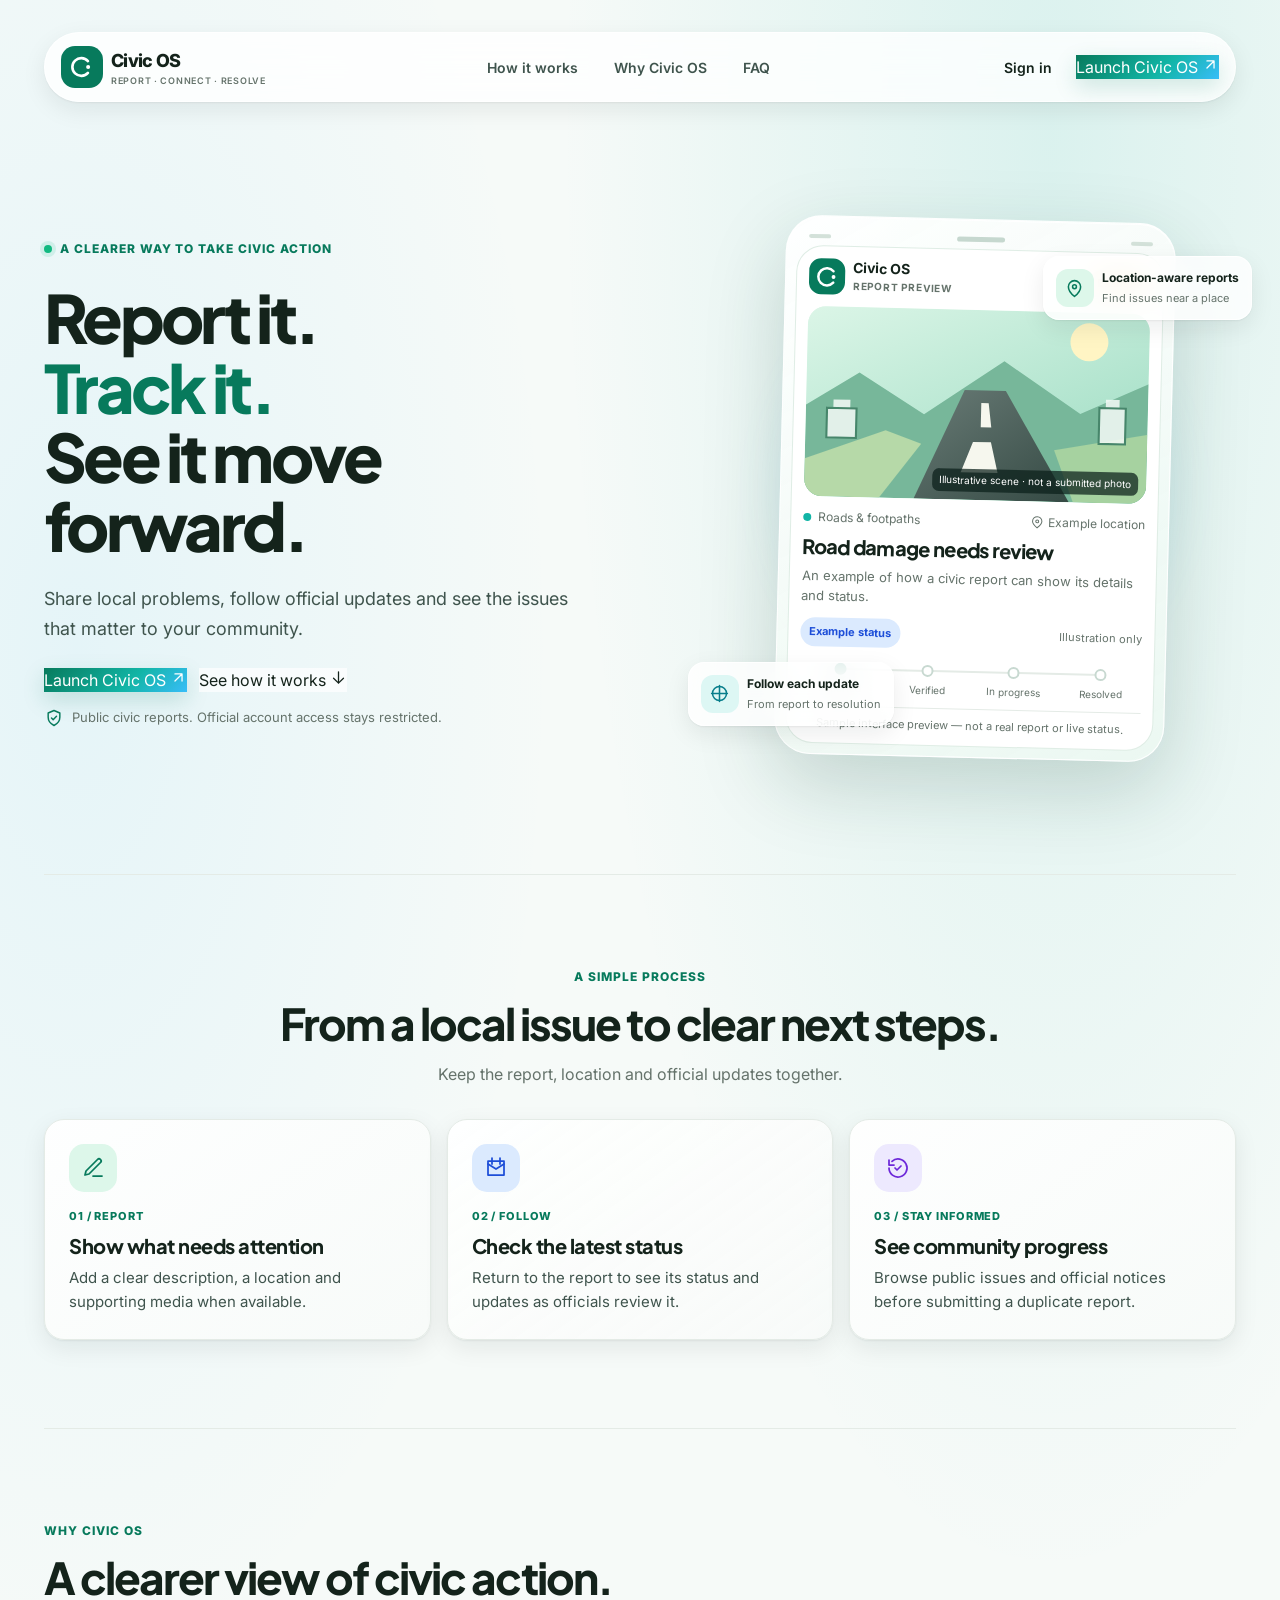
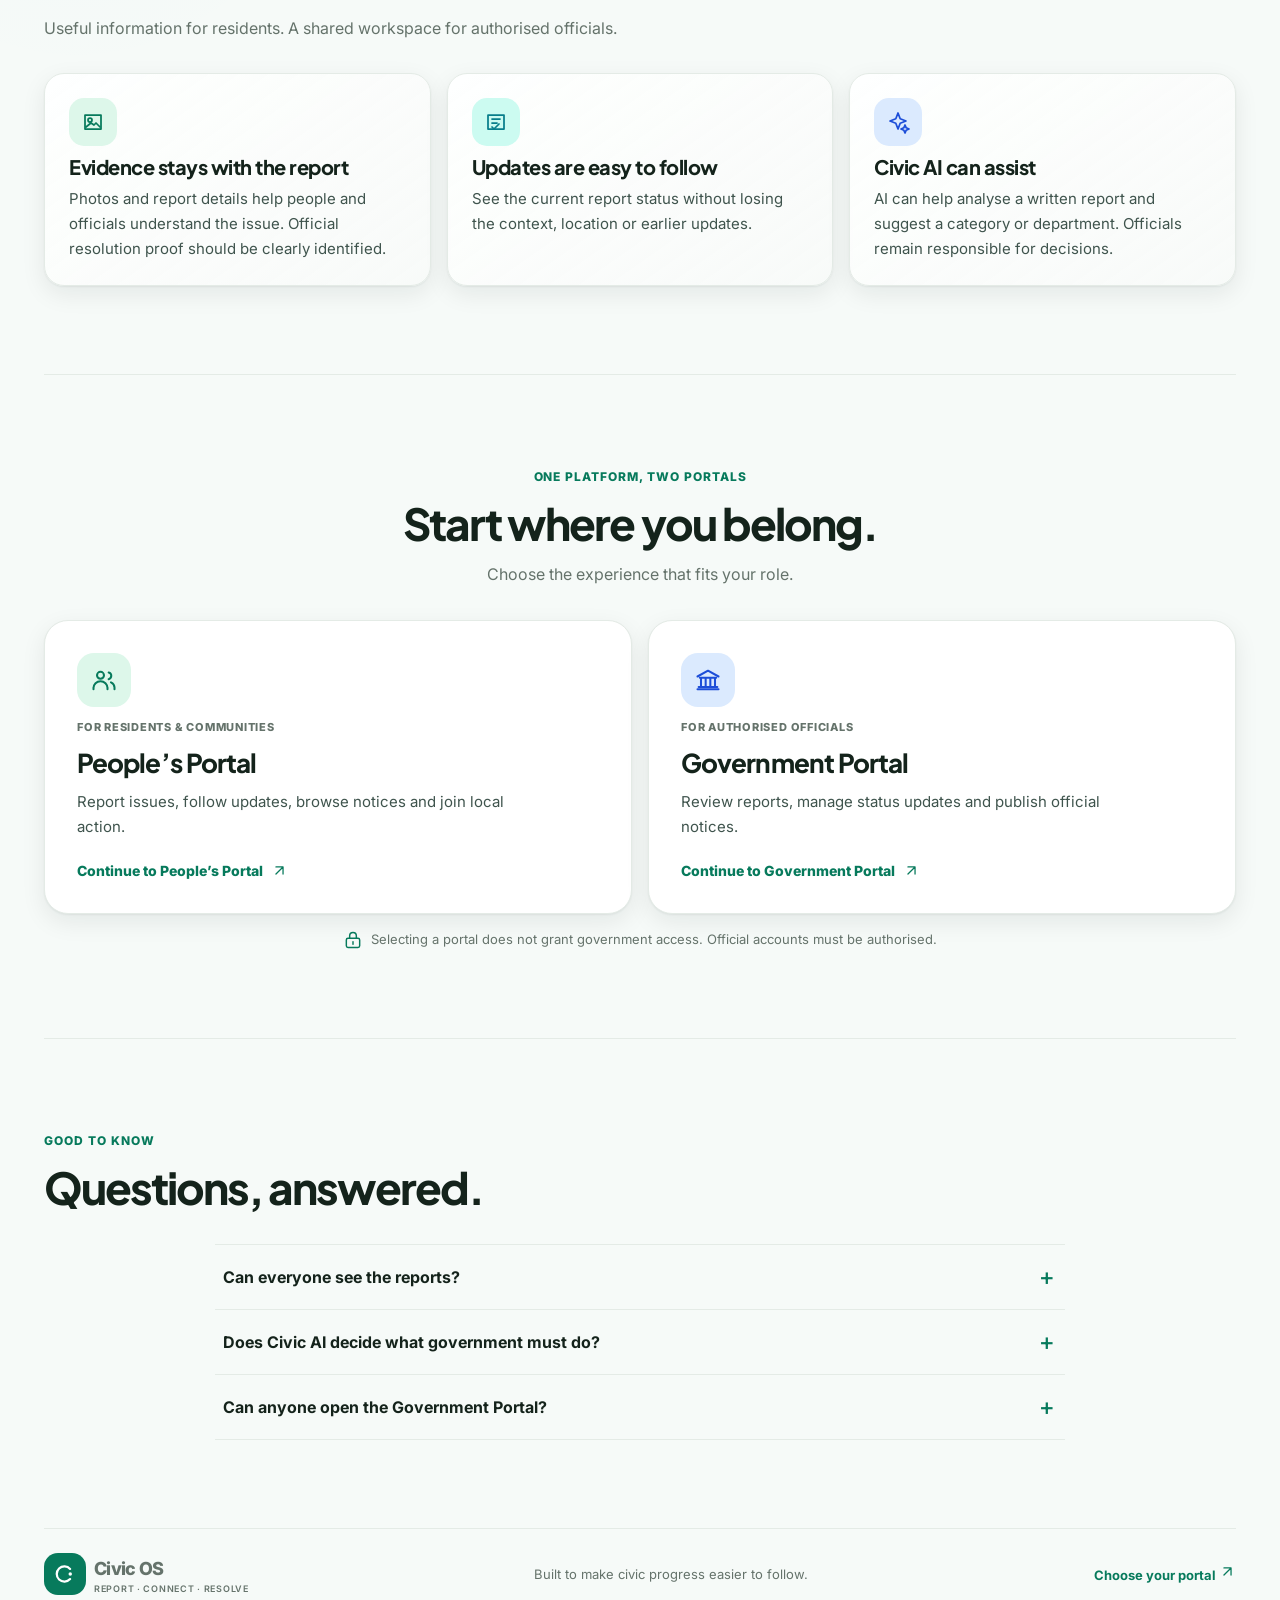
==== commit 0f2f302d: "Use inline SVG icons on the landing page" ====
--- a/index.html
+++ b/index.html
@@ -300,7 +300,7 @@
 .landing-links,.landing-actions { display:flex; align-items:center; gap:var(--civic-space-3); }
 .landing-links a,.landing-signin { display:inline-flex; align-items:center; min-height:44px; padding:0 var(--civic-space-3); border-radius:var(--civic-radius-pill); color:var(--civic-ink-2); font-size:14px; font-weight:600; transition:background var(--civic-motion),color var(--civic-motion); }
 .landing-links a:hover,.landing-signin:hover { background:var(--civic-bg-elevated); color:var(--civic-ink); }
-.landing-button { display:inline-flex; align-items:center; justify-content:center; gap:var(--civic-space-2); min-height:52px; padding:0 var(--civic-space-5); border:1px solid transparent; border-radius:var(--civic-radius-pill); font-size:15px; font-weight:700; transition:transform var(--civic-motion-fast),box-shadow var(--civic-motion),background var(--civic-motion); }
+.landing-arrow-icon { width:17px; height:17px; flex:0 0 17px; fill:none; stroke:currentColor; stroke-width:1.8; stroke-linecap:round; stroke-linejoin:round; }\n.landing-button { display:inline-flex; align-items:center; justify-content:center; gap:var(--civic-space-2); min-height:52px; padding:0 var(--civic-space-5); border:1px solid transparent; border-radius:var(--civic-radius-pill); font-size:15px; font-weight:700; transition:transform var(--civic-motion-fast),box-shadow var(--civic-motion),background var(--civic-motion); }
 .landing-button:hover { transform:translateY(-2px); box-shadow:var(--civic-shadow-raised); }
 .landing-button:active { transform:scale(.98); }
 .landing-button:focus-visible,.landing-page a:focus-visible,.landing-page summary:focus-visible { outline:3px solid var(--civic-brand-2); outline-offset:3px; }
@@ -455,7 +455,7 @@
       </nav>
       <div class="landing-actions">
         <a class="landing-signin" href="./portals.html">Sign in</a>
-        <a class="landing-button landing-button-primary" href="./portals.html">Launch Civic OS <span aria-hidden="true">↗</span></a>
+        <a class="landing-button landing-button-primary" href="./portals.html">Launch Civic OS <svg class="landing-arrow-icon" viewBox="0 0 24 24" aria-hidden="true"><path d="M7 17 17 7M7 7h10v10"/></svg></a>
       </div>
     </header>
 
@@ -465,8 +465,8 @@
         <h1 id="landing-title">Report it.<br><span>Track it.</span><br>See it move forward.</h1>
         <p class="landing-hero-description">Share local problems, follow official updates and see the issues that matter to your community.</p>
         <div class="landing-hero-actions">
-          <a class="landing-button landing-button-primary" href="./portals.html">Launch Civic OS <span aria-hidden="true">↗</span></a>
-          <a class="landing-button landing-button-secondary" href="#how">See how it works <span aria-hidden="true">↓</span></a>
+          <a class="landing-button landing-button-primary" href="./portals.html">Launch Civic OS <svg class="landing-arrow-icon" viewBox="0 0 24 24" aria-hidden="true"><path d="M7 17 17 7M7 7h10v10"/></svg></a>
+          <a class="landing-button landing-button-secondary" href="#how">See how it works <svg class="landing-arrow-icon" viewBox="0 0 24 24" aria-hidden="true"><path d="M12 4v16M5 13l7 7 7-7"/></svg></a>
         </div>
         <p class="landing-trust-note"><svg viewBox="0 0 24 24" aria-hidden="true"><path d="M12 3 19 6v5c0 4.5-2.9 7.8-7 10-4.1-2.2-7-5.5-7-10V6l7-3Z"/><path d="m9 12 2 2 4-4"/></svg> Public civic reports. Official account access stays restricted.</p>
       </div>
@@ -537,11 +537,11 @@
       <div class="landing-portal-grid">
         <a class="landing-portal-card landing-portal-people" href="./auth.html?portal=people">
           <span class="landing-portal-icon" aria-hidden="true"><svg viewBox="0 0 24 24"><circle cx="9" cy="8" r="3"/><path d="M3 20v-1a6 6 0 0 1 12 0v1"/><path d="M16 5.5a3 3 0 0 1 0 5.8M18 14a5 5 0 0 1 3 4.5V20"/></svg></span>
-          <span class="landing-portal-label">FOR RESIDENTS &amp; COMMUNITIES</span><strong>People’s Portal</strong><span class="landing-portal-copy">Report issues, follow updates, browse notices and join local action.</span><span class="landing-portal-link">Continue to People’s Portal <span aria-hidden="true">↗</span></span>
+          <span class="landing-portal-label">FOR RESIDENTS &amp; COMMUNITIES</span><strong>People’s Portal</strong><span class="landing-portal-copy">Report issues, follow updates, browse notices and join local action.</span><span class="landing-portal-link">Continue to People’s Portal <svg class="landing-arrow-icon" viewBox="0 0 24 24" aria-hidden="true"><path d="M7 17 17 7M7 7h10v10"/></svg></span>
         </a>
         <a class="landing-portal-card landing-portal-government" href="./auth.html?portal=government">
           <span class="landing-portal-icon" aria-hidden="true"><svg viewBox="0 0 24 24"><path d="m3 9 9-5 9 5"/><path d="M5 10h14M6 10v8M10 10v8M14 10v8M18 10v8M3 20h18M4 18h16"/></svg></span>
-          <span class="landing-portal-label">FOR AUTHORISED OFFICIALS</span><strong>Government Portal</strong><span class="landing-portal-copy">Review reports, manage status updates and publish official notices.</span><span class="landing-portal-link">Continue to Government Portal <span aria-hidden="true">↗</span></span>
+          <span class="landing-portal-label">FOR AUTHORISED OFFICIALS</span><strong>Government Portal</strong><span class="landing-portal-copy">Review reports, manage status updates and publish official notices.</span><span class="landing-portal-link">Continue to Government Portal <svg class="landing-arrow-icon" viewBox="0 0 24 24" aria-hidden="true"><path d="M7 17 17 7M7 7h10v10"/></svg></span>
         </a>
       </div>
       <p class="landing-security-note"><svg viewBox="0 0 24 24" aria-hidden="true"><rect x="4" y="10" width="16" height="11" rx="2"/><path d="M8 10V7a4 4 0 1 1 8 0v3"/><path d="M12 14v3"/></svg> Selecting a portal does not grant government access. Official accounts must be authorised.</p>
@@ -562,7 +562,7 @@
     <footer class="landing-footer">
       <a class="landing-brand landing-footer-brand" href="./index.html" aria-label="Civic OS home"><span class="landing-brand-mark" aria-hidden="true"><svg viewBox="0 0 32 32" width="24" height="24" fill="none"><path d="M22.8 9.2A10.2 10.2 0 1 0 22.8 22.8" stroke="currentColor" stroke-width="3" stroke-linecap="round"/><circle cx="23" cy="16" r="2.3" fill="currentColor"/></svg></span><span>Civic OS<small>REPORT · CONNECT · RESOLVE</small></span></a>
       <span>Built to make civic progress easier to follow.</span>
-      <a href="./portals.html">Choose your portal <span aria-hidden="true">↗</span></a>
+      <a href="./portals.html">Choose your portal <svg class="landing-arrow-icon" viewBox="0 0 24 24" aria-hidden="true"><path d="M7 17 17 7M7 7h10v10"/></svg></a>
     </footer>
   </main>
 </body></html>
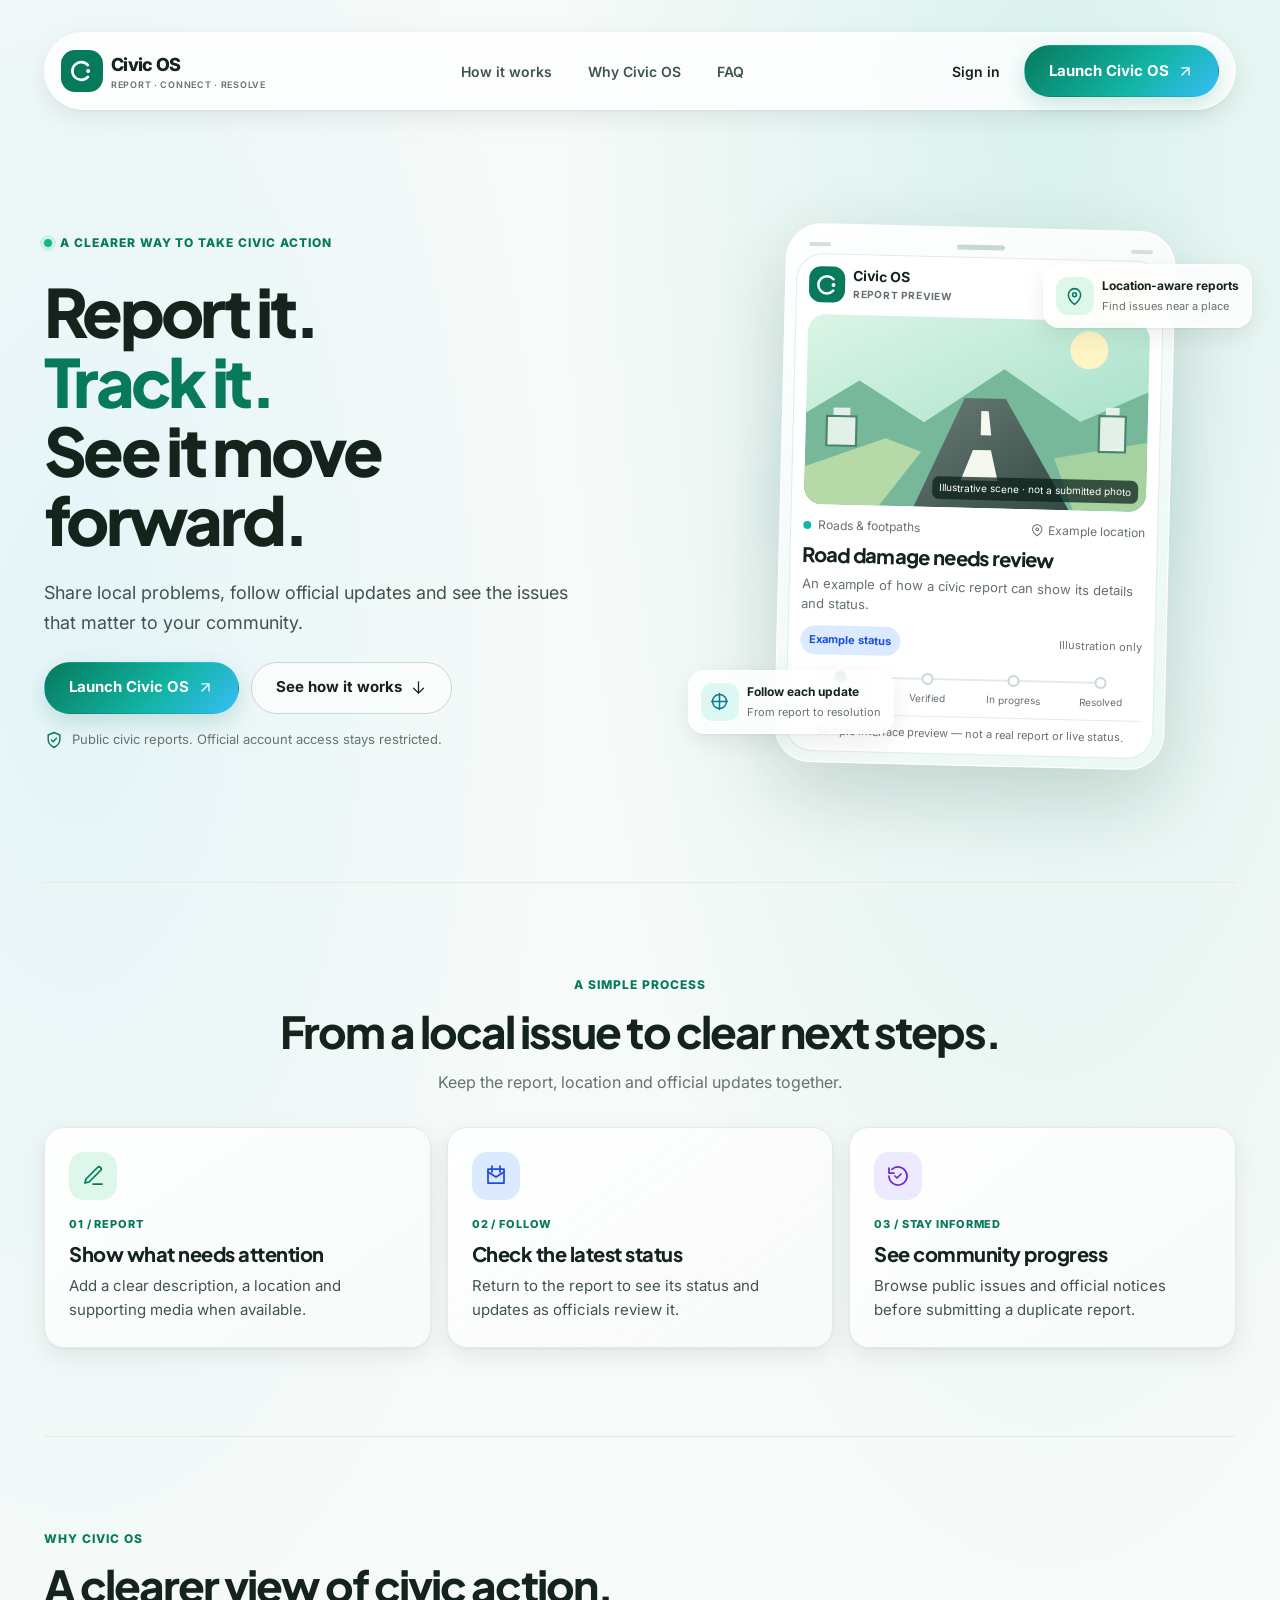
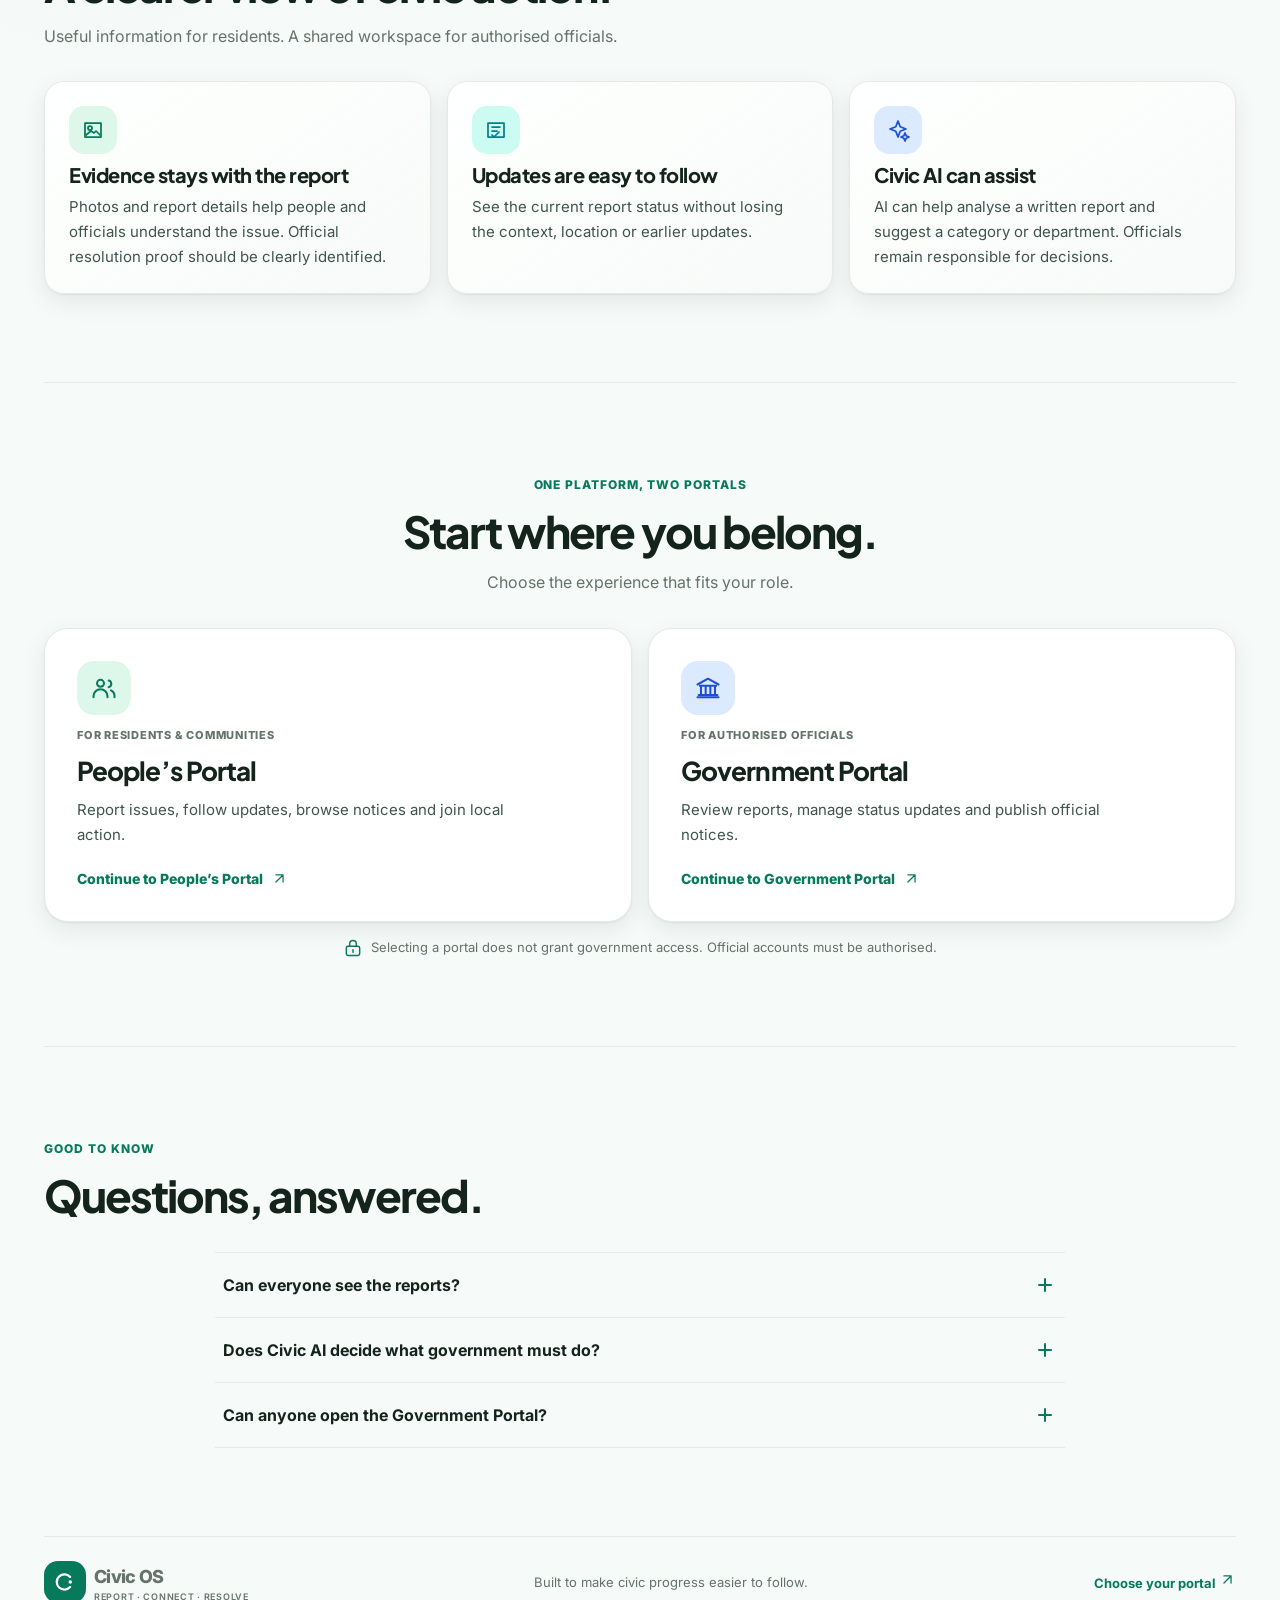
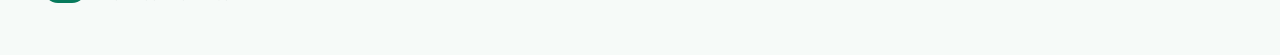
==== commit 865b0267: "Correct landing page CSS and draw FAQ toggles with CSS" ====
--- a/index.html
+++ b/index.html
@@ -300,7 +300,8 @@
 .landing-links,.landing-actions { display:flex; align-items:center; gap:var(--civic-space-3); }
 .landing-links a,.landing-signin { display:inline-flex; align-items:center; min-height:44px; padding:0 var(--civic-space-3); border-radius:var(--civic-radius-pill); color:var(--civic-ink-2); font-size:14px; font-weight:600; transition:background var(--civic-motion),color var(--civic-motion); }
 .landing-links a:hover,.landing-signin:hover { background:var(--civic-bg-elevated); color:var(--civic-ink); }
-.landing-arrow-icon { width:17px; height:17px; flex:0 0 17px; fill:none; stroke:currentColor; stroke-width:1.8; stroke-linecap:round; stroke-linejoin:round; }\n.landing-button { display:inline-flex; align-items:center; justify-content:center; gap:var(--civic-space-2); min-height:52px; padding:0 var(--civic-space-5); border:1px solid transparent; border-radius:var(--civic-radius-pill); font-size:15px; font-weight:700; transition:transform var(--civic-motion-fast),box-shadow var(--civic-motion),background var(--civic-motion); }
+.landing-arrow-icon { width:17px; height:17px; flex:0 0 17px; fill:none; stroke:currentColor; stroke-width:1.8; stroke-linecap:round; stroke-linejoin:round; }
+.landing-button { display:inline-flex; align-items:center; justify-content:center; gap:var(--civic-space-2); min-height:52px; padding:0 var(--civic-space-5); border:1px solid transparent; border-radius:var(--civic-radius-pill); font-size:15px; font-weight:700; transition:transform var(--civic-motion-fast),box-shadow var(--civic-motion),background var(--civic-motion); }
 .landing-button:hover { transform:translateY(-2px); box-shadow:var(--civic-shadow-raised); }
 .landing-button:active { transform:scale(.98); }
 .landing-button:focus-visible,.landing-page a:focus-visible,.landing-page summary:focus-visible { outline:3px solid var(--civic-brand-2); outline-offset:3px; }
@@ -396,8 +397,9 @@
 .landing-faq-list details { border-bottom:1px solid var(--civic-line); }
 .landing-faq-list summary { position:relative; min-height:64px; display:flex; align-items:center; padding:var(--civic-space-4) 40px var(--civic-space-4) var(--civic-space-2); color:var(--civic-ink); font-size:16px; font-weight:700; cursor:pointer; list-style:none; }
 .landing-faq-list summary::-webkit-details-marker { display:none; }
-.landing-faq-list summary:after { content:"+"; position:absolute; right:10px; color:var(--civic-brand); font-size:24px; font-weight:500; }
-.landing-faq-list details[open] summary:after { content:"−"; }
+.landing-faq-list summary:after,.landing-faq-list summary:before { content:""; position:absolute; right:13px; width:14px; height:2px; border-radius:2px; background:var(--civic-brand); }
+.landing-faq-list summary:before { transform:rotate(90deg); transition:transform var(--civic-motion); }
+.landing-faq-list details[open] summary:before { transform:rotate(0deg); }
 .landing-faq-list details p { margin:0; padding:0 var(--civic-space-5) var(--civic-space-5) var(--civic-space-2); color:var(--civic-ink-2); font-size:15px; line-height:1.7; }
 .landing-footer { display:flex; align-items:center; justify-content:space-between; flex-wrap:wrap; gap:var(--civic-space-4); padding:var(--civic-space-5) 0 var(--civic-space-3); border-top:1px solid var(--civic-line); color:var(--civic-muted); font-size:13px; }
 .landing-footer-brand { color:var(--civic-ink); }
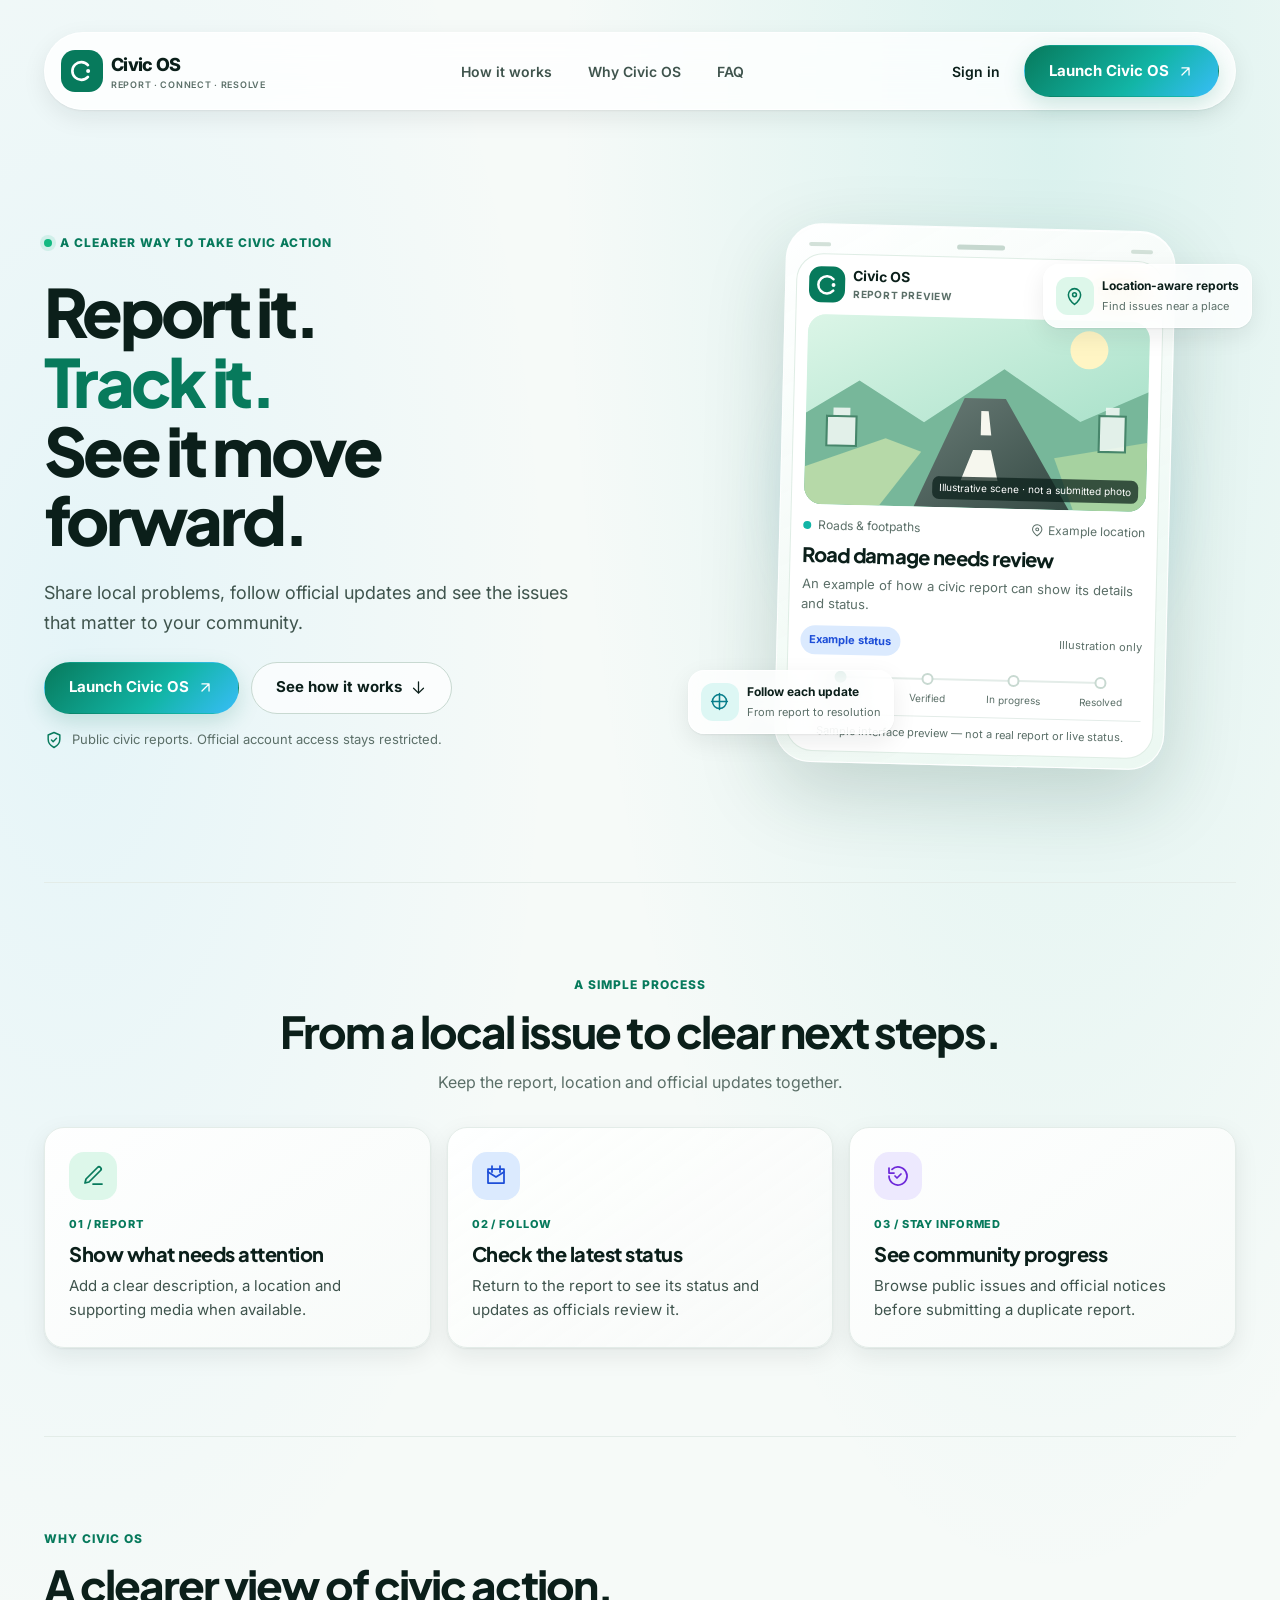
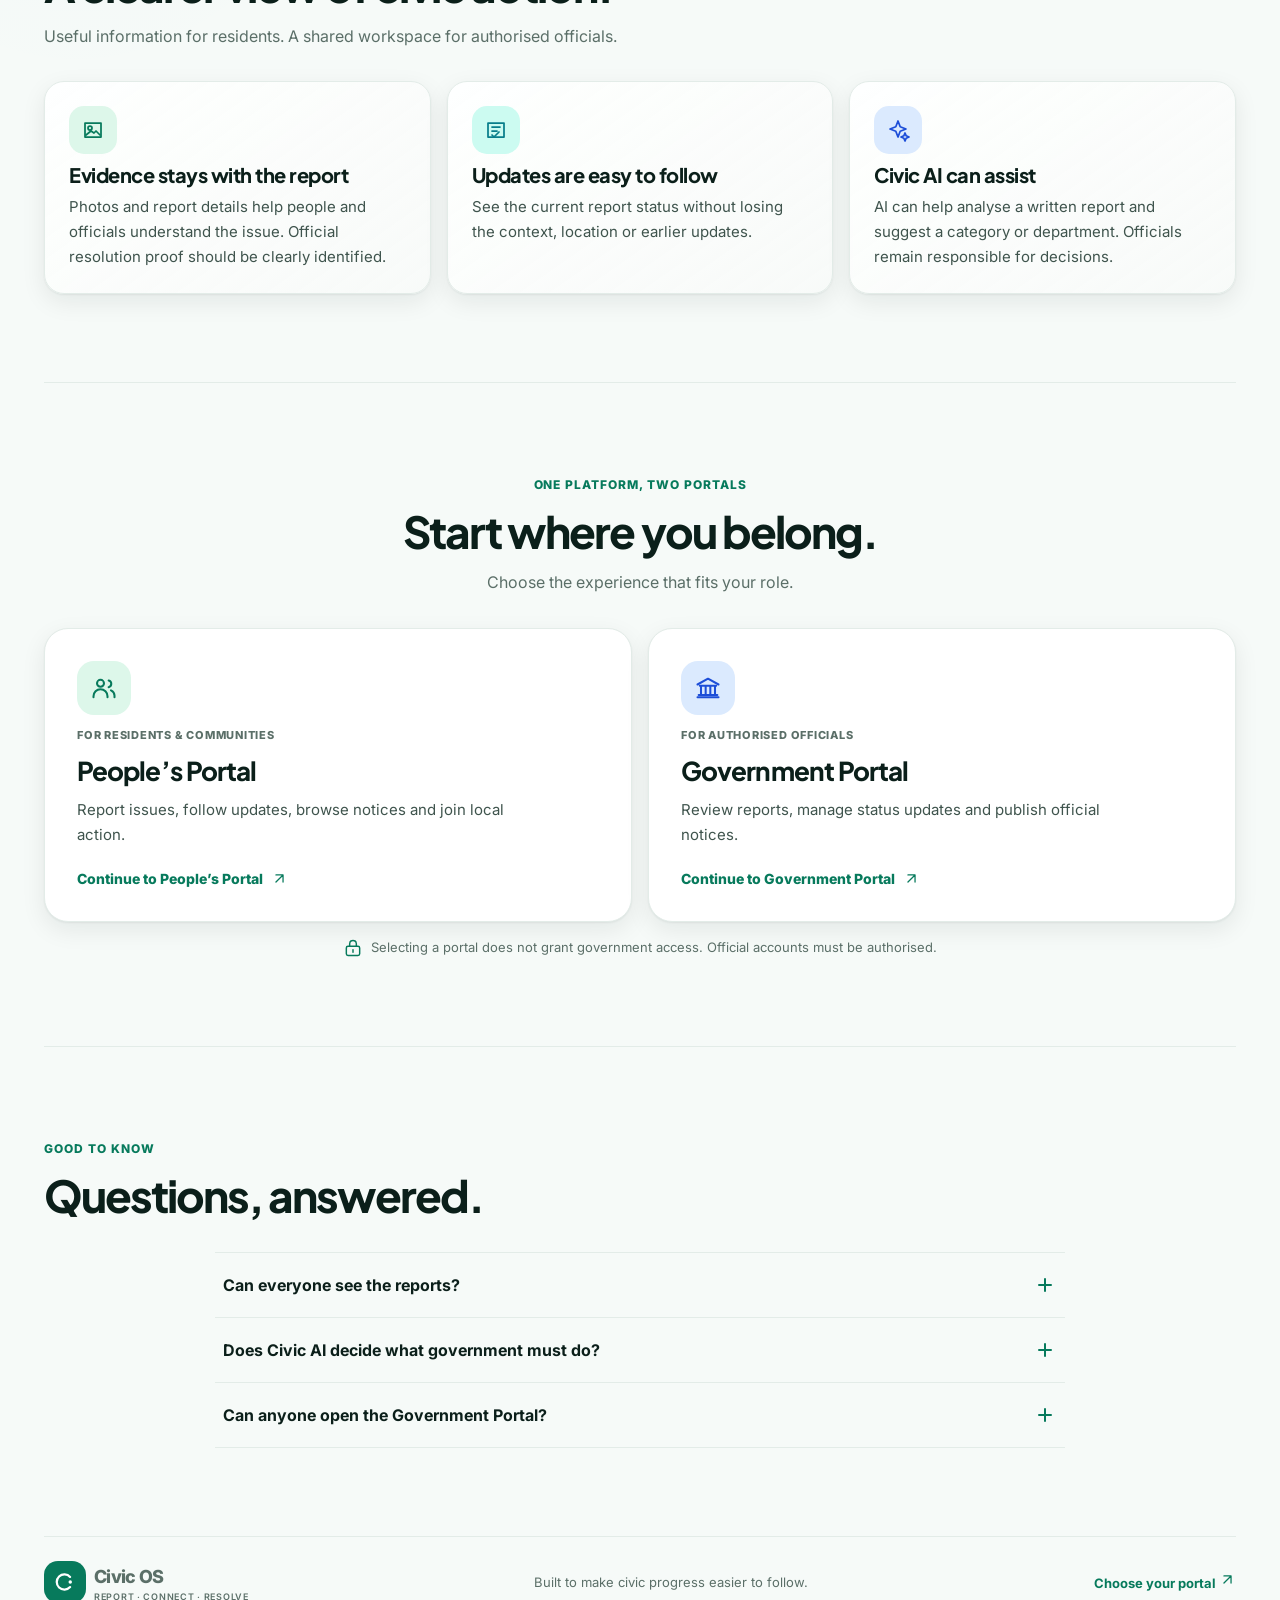
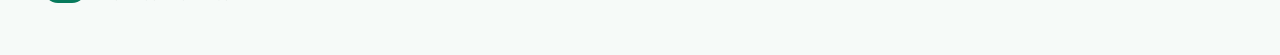
==== commit 21e73cd4: "Align landing page with shared tokens and dark theme" ====
--- a/index.html
+++ b/index.html
@@ -1,15 +1,11 @@
 <!doctype html>
-<html lang="en"><head><meta charset="utf-8"><meta name="description" content="Report local issues, follow official updates and explore civic action with Civic OS."><meta name="viewport" content="width=device-width,initial-scale=1,viewport-fit=cover"><meta name="theme-color" content="#F6FAF8"><title>Civic OS — Report it. Track it. See it move forward.</title><link href="https://fonts.googleapis.com/css2?family=Plus+Jakarta+Sans:wght@600;700;800&family=Inter:wght@400;500;600;700&display=swap" rel="stylesheet"><link rel="stylesheet" href="./design-tokens.css?v=20261029-design1"><style>
+<html lang="en"><head><meta charset="utf-8"><meta name="description" content="Report local issues, follow official updates and explore civic action with Civic OS."><meta name="viewport" content="width=device-width,initial-scale=1,viewport-fit=cover"><meta name="theme-color" content="#F6FAF8"><title>Civic OS — Report it. Track it. See it move forward.</title><link href="https://fonts.googleapis.com/css2?family=Plus+Jakarta+Sans:wght@600;700;800&family=Inter:wght@400;500;600;700&display=swap" rel="stylesheet"><link rel="stylesheet" href="./design-tokens.css?v=20261029-design2"><style>
 *{box-sizing:border-box}body{margin:0;min-height:100vh;padding:24px;background:#e7e7e5;color:#111;font-family:Geist,system-ui,sans-serif}a{text-decoration:none;color:inherit}.frame{width:min(1160px,100%);min-height:calc(100vh - 48px);margin:auto;border-radius:27px;background:white;padding:27px 34px 24px;display:flex;flex-direction:column}.nav{width:min(620px,100%);margin:0 auto;display:flex;align-items:center;justify-content:space-between;gap:16px;border:1px solid #e5e5e5;border-radius:16px;padding:8px 10px 8px 17px;box-shadow:0 3px 12px #00000008}.brand{font-size:16px;font-weight:800;white-space:nowrap}.links{display:flex;gap:20px;font-size:11px}.actions{display:flex;gap:7px;align-items:center;white-space:nowrap}.signin{font-size:11px;padding:11px 14px;border:1px solid #e5e5e5;border-radius:10px}.launch{display:inline-flex;gap:10px;align-items:center;background:#111;color:white;border-radius:10px;padding:12px 15px;font-size:11px;font-weight:600}.hero{flex:1;display:flex;flex-direction:column;align-items:center;justify-content:center;text-align:center;padding:40px 0 34px}.graphic{height:205px;width:min(700px,100%);position:relative;display:grid;place-items:center;margin-bottom:12px}.line{position:absolute;left:7%;right:7%;height:1px;background:#ddd}.core{z-index:2;width:112px;height:112px;border-radius:28px;display:grid;place-items:center;background:linear-gradient(145deg,#a17afa,#6638d5);box-shadow:0 14px 26px #7548c733;color:white;font-size:54px}.node{position:absolute;z-index:2;width:64px;height:64px;border-radius:17px;display:grid;place-items:center;font-size:26px;box-shadow:0 9px 17px #00000012}.a{left:8%;top:13%;background:#ffeb70}.b{left:12%;bottom:4%;background:#69d7e8}.c{right:13%;top:16%;background:#ef6b60;color:white}.d{right:3%;bottom:23%;background:#fafafa}.e{left:0;top:43%;width:77px;height:77px;background:#d9ece7}.f{right:25%;bottom:0;width:47px;height:47px;background:#f6e3d8}.hero h1{font-size:clamp(42px,6vw,68px);line-height:1.02;letter-spacing:-3.7px;font-weight:600;margin:8px 0 15px}.hero p{max-width:390px;color:#858585;font-size:13px;line-height:1.7;margin:0 auto 26px}.hero .launch{background:#f06458;padding:14px 24px;font-size:12px;box-shadow:0 8px 18px #ef66552c}.foot{display:flex;justify-content:space-between;padding-top:16px;border-top:1px solid #f0f0f0;color:#a0a0a0;font-size:10px}@media(max-width:680px){body{padding:10px}.frame{min-height:calc(100vh - 20px);padding:15px 16px 20px;border-radius:20px}.nav{padding:9px 10px}.links,.signin{display:none}.hero{padding:35px 0 25px}.graphic{height:170px}.core{width:88px;height:88px;font-size:43px}.node{width:49px;height:49px;font-size:20px}.e{width:57px;height:57px}.f{width:38px;height:38px}.hero h1{font-size:clamp(40px,11vw,58px);letter-spacing:-2.7px}.hero p{font-size:12px}.foot{font-size:9px}}
 
 /* Premium refinement — preserve the existing landing-page structure */
 :root {
-  color-scheme: light;
-  --civic-ink: #14231b;
-  --civic-muted: #65736b;
-  --civic-green: #147a50;
-  --civic-green-dark: #0c5136;
-  --civic-line: #e4ebe6;
+  --civic-green: var(--civic-brand);
+  --civic-green-dark: #055A43;
 }
 body {
   padding: clamp(12px, 2.6vw, 30px);
@@ -441,6 +437,45 @@
   .landing-footer { align-items:flex-start; flex-direction:column; }
 }
 @media (prefers-reduced-motion:reduce) { .landing-step span { animation:none!important; } .landing-button:hover,.landing-step-card:hover,.landing-benefit-card:hover,.landing-portal-card:hover { transform:none; } }
+
+/* Landing dark theme follows the device preference and keeps text readable. */
+@media (prefers-color-scheme: dark) {
+  body.landing-page {
+    background:
+      radial-gradient(ellipse at 82% 4%,rgba(18,181,166,.11),transparent 33%),
+      radial-gradient(ellipse at 6% 20%,rgba(56,189,248,.07),transparent 28%),
+      var(--civic-bg);
+    color: var(--civic-ink);
+  }
+  .landing-nav {
+    background: rgba(18,31,26,.88);
+    border-color: rgba(255,255,255,.1);
+    box-shadow: 0 12px 32px rgba(0,0,0,.2), inset 0 1px 0 rgba(255,255,255,.05);
+  }
+  .landing-links a,.landing-signin { color: var(--civic-ink-2); }
+  .landing-links a:hover,.landing-signin:hover { background: var(--civic-surface-2); color: var(--civic-ink); }
+  .landing-phone {
+    background: linear-gradient(150deg,rgba(255,255,255,.1),rgba(18,31,26,.94));
+    border-color: rgba(255,255,255,.14);
+    box-shadow: 0 28px 80px rgba(0,0,0,.34),inset 0 1px 0 rgba(255,255,255,.12);
+  }
+  .landing-phone-content,.landing-step-card,.landing-benefit-card,.landing-portal-card,.landing-faq-list details {
+    background: var(--civic-surface);
+    border-color: var(--civic-line);
+    box-shadow: 0 8px 24px rgba(0,0,0,.16);
+  }
+  .landing-phone-heading strong,.landing-report-description,.landing-section-heading h2,
+  .landing-step-card h3,.landing-benefit-card h3,.landing-portal-card strong,
+  .landing-faq-list summary,.landing-footer { color: var(--civic-ink); }
+  .landing-phone-heading small,.landing-report-meta,.landing-step-card p,.landing-benefit-card p,
+  .landing-portal-copy,.landing-faq-list details p,.landing-section-heading p,.landing-preview-disclaimer {
+    color: var(--civic-muted);
+  }
+  .landing-stepper { border-color: var(--civic-line); }
+  .landing-step small { color: var(--civic-muted); }
+  .landing-footer { border-color: var(--civic-line); }
+}
+
 </style></head><body class="landing-page">
   <main class="landing-frame">
     <header class="landing-nav">
--- a/design-tokens.css
+++ b/design-tokens.css
@@ -176,3 +176,54 @@
 @media (prefers-reduced-motion: reduce) {
   *,*::before,*::after { scroll-behavior: auto !important; animation-duration: .01ms !important; animation-iteration-count: 1 !important; transition-duration: .01ms !important; }
 }
+
+
+/* Shared design-system bridge: consistent type, icon geometry and feedback states. */
+:where(h1,h2,h3,h4,.civic-heading) {
+  font-family: var(--civic-font-heading);
+}
+.civic-icon {
+  display: inline-grid;
+  width: 1.25em;
+  height: 1.25em;
+  flex: 0 0 auto;
+  place-items: center;
+  vertical-align: middle;
+}
+.civic-icon svg {
+  display: block;
+  width: 100%;
+  height: 100%;
+  fill: none;
+  stroke: currentColor;
+  stroke-width: 1.75;
+  stroke-linecap: round;
+  stroke-linejoin: round;
+}
+.civic-button[aria-busy="true"]::after {
+  border-color: var(--civic-brand);
+  border-right-color: transparent;
+}
+.civic-button--primary[aria-busy="true"]::after,
+.civic-button--danger[aria-busy="true"]::after {
+  border-color: rgba(255,255,255,.92);
+  border-right-color: transparent;
+}
+.civic-button--secondary[aria-busy="true"]::after {
+  border-color: var(--civic-brand);
+  border-right-color: transparent;
+}
+.civic-button:focus-visible,
+.civic-field :is(input,select,textarea):focus-visible,
+:where(a,button,input,select,textarea,[tabindex]):focus-visible {
+  outline: 3px solid var(--civic-brand-2);
+  outline-offset: 3px;
+}
+.civic-skeleton::after {
+  background: linear-gradient(90deg,transparent,rgba(255,255,255,.42),transparent);
+}
+@media (prefers-color-scheme: dark) {
+  :root:not([data-civic-theme]) .civic-skeleton::after {
+    background: linear-gradient(90deg,transparent,rgba(255,255,255,.08),transparent);
+  }
+}
